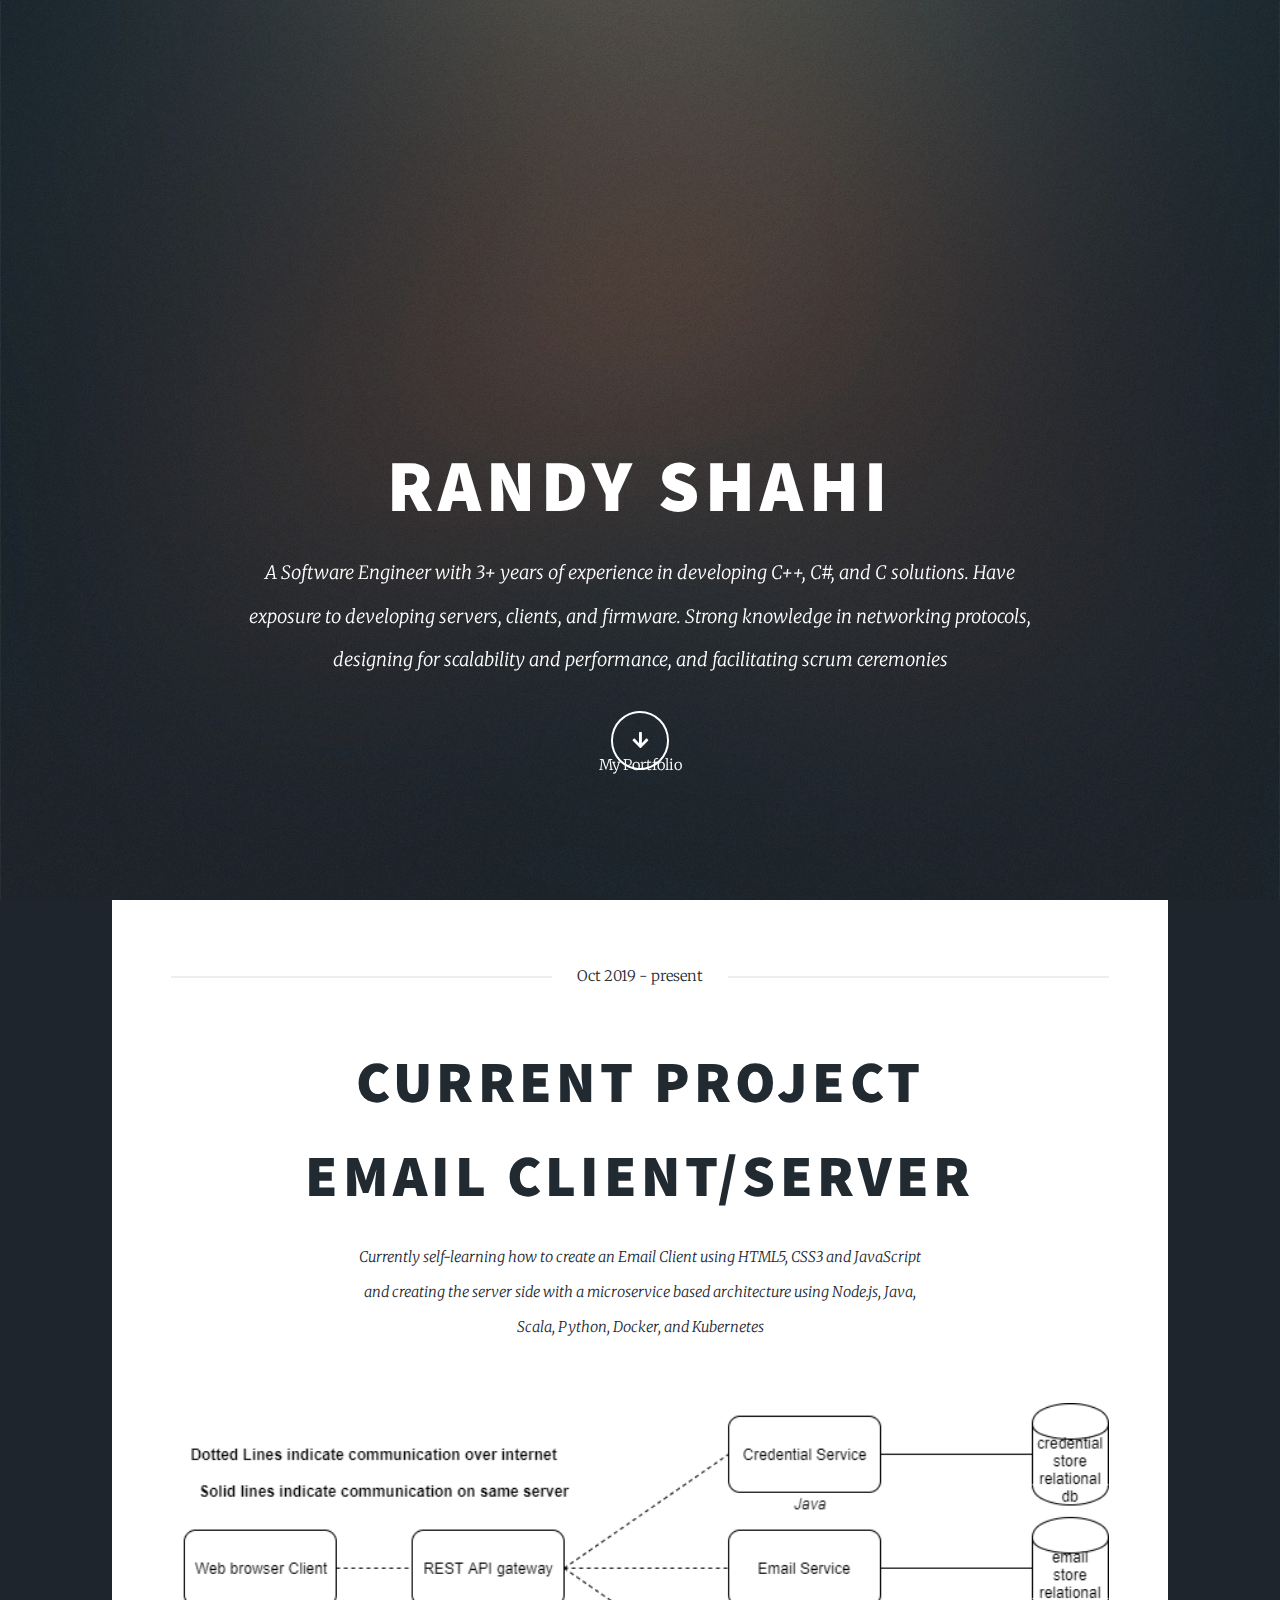
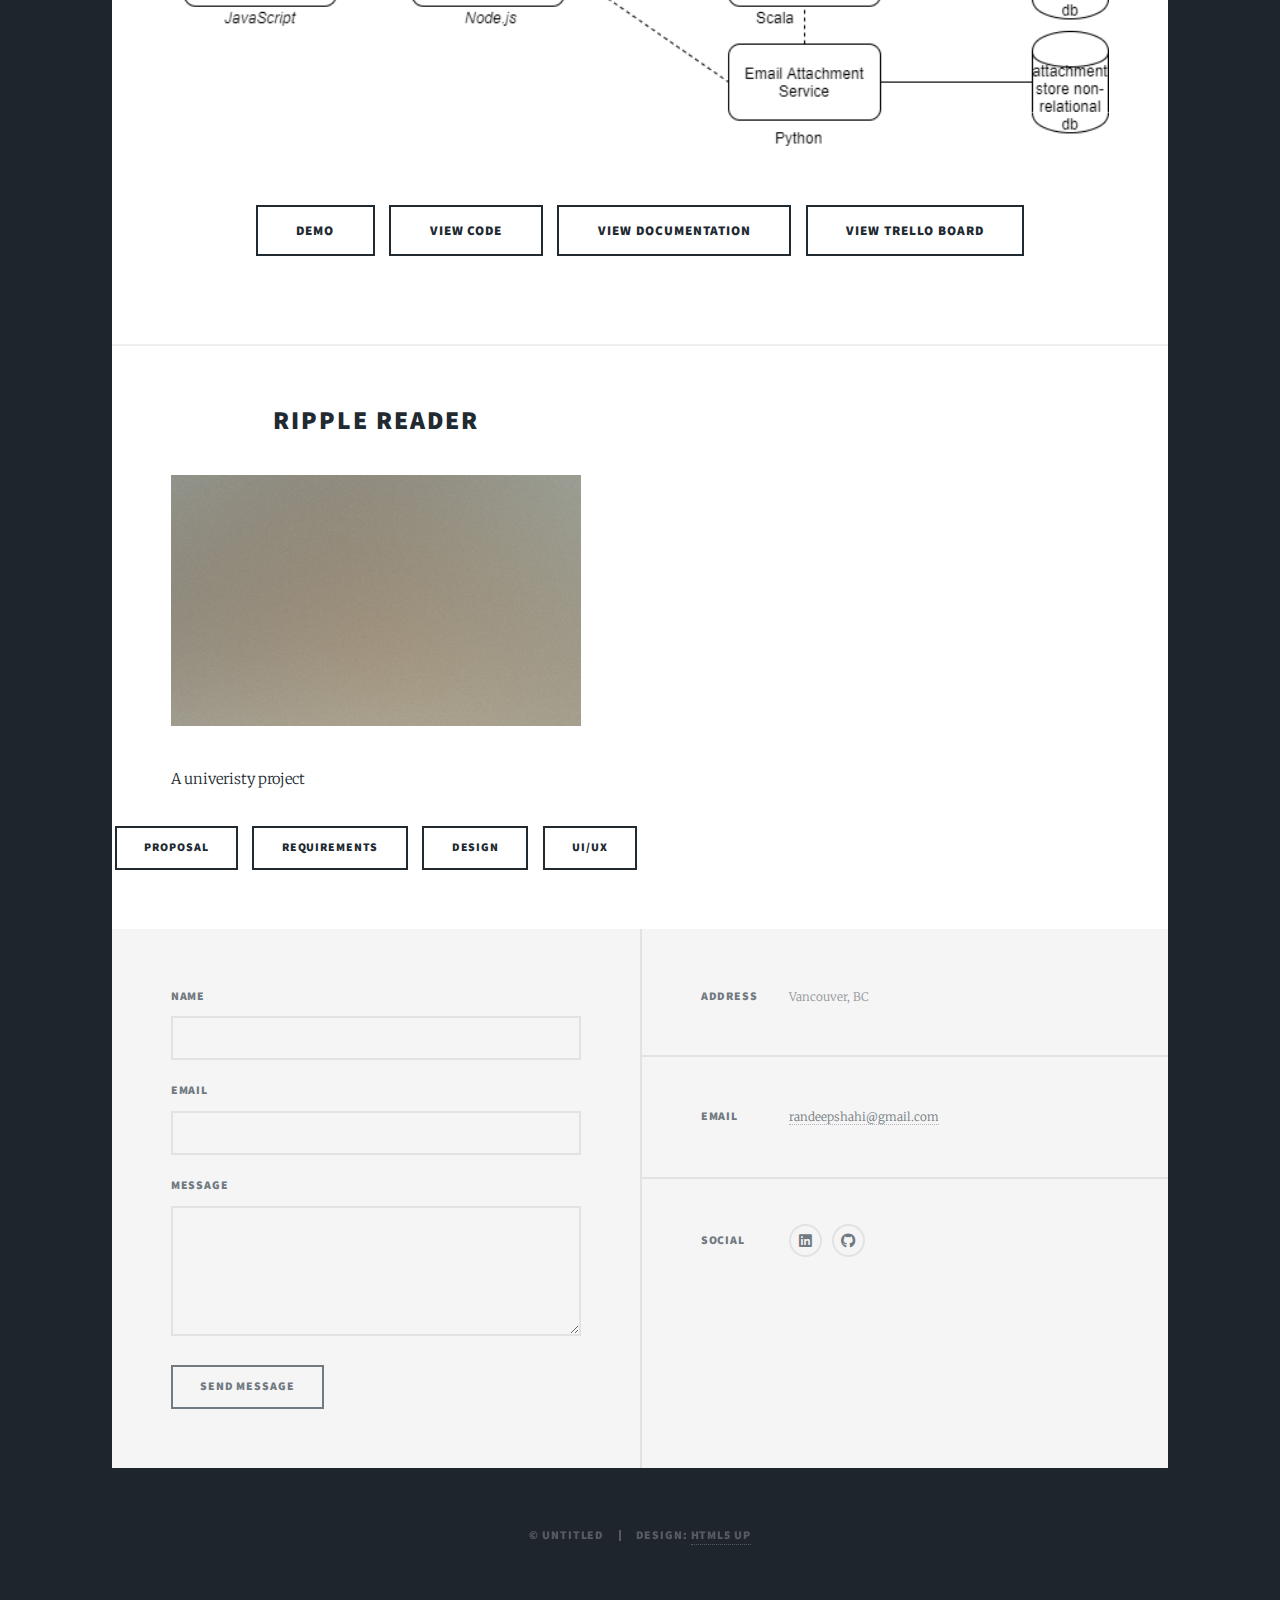
==== index.html @ 76ec8b44 "initial commit" ====
<!DOCTYPE HTML>
<!--
	Massively by HTML5 UP
	html5up.net | @ajlkn
	Free for personal and commercial use under the CCA 3.0 license (html5up.net/license)
-->
<html>
	<head>
		<title>Massively by HTML5 UP</title>
		<meta charset="utf-8" />
		<meta name="viewport" content="width=device-width, initial-scale=1, user-scalable=no" />
		<link rel="stylesheet" href="assets/css/main.css" />
		<noscript><link rel="stylesheet" href="assets/css/noscript.css" /></noscript>
	</head>
	<body class="is-preload">

		<!-- Wrapper -->
			<div id="wrapper" class="fade-in">

				<!-- Intro -->
					<div id="intro">
						<h1>Randy Shahi	</h1>
						<p>A Software Engineer with 3+ years of experience in developing C++, C#, and C solutions. Have <br>
							exposure to developing servers, clients, and firmware. Strong knowledge in networking protocols, <br>
							designing for scalability and performance, and facilitating scrum ceremonies</p>
						<ul class="actions">
							<li><a href="#header" class="button icon solid solo fa-arrow-down scrolly">Continue</a></li>
						</ul>
					</div>

				<!-- Header -->
					<header id="header">
						<a href="index.html" class="logo"></a>My Portfolio</a>
					</header>


				<!-- Main -->
					<div id="main">

						<!-- Featured Post -->
							<article class="post featured">
								<header class="major">
									<span class="date">Oct 2019 - present</span>
									<h2>Current Project</h2>
									<h2>Email Client/Server</h2>
									<p>Currently self-learning how to create an Email Client using HTML5, CSS3 and JavaScript <br>
										and creating the server side with a microservice based architecture using Node.js, Java, <br>
										Scala, Python, Docker, and Kubernetes</p>
								</header>
								<a href="#" class="image main"><img src="images/mvp_system_architecture_email.png" alt="" /></a>
								<ul class="actions special">
									<li><a href="#" class="button large">Demo</a></li>
									<li><a href="https://github.com/randyshahi/emailProject" class="button large">View Code</a></li>
									<li><a href="https://drive.google.com/drive/folders/1vkoUFdImWiinEHJpzcxHH55UFv-3d1fP?usp=sharing" class="button large">View Documentation</a></li>
									<li><a href="https://trello.com/invite/b/L4MwMPTo/fb3978186e1c5c02a39d6639668b410f/email-side-project" class="button large">View Trello board</a></li>
								</ul>
							</article>

						<!-- Posts -->
							<section class="posts">
								<article>
									<header>
										<h2>Ripple Reader</h2>
									</header>
									<a href="#" class="image fit"><img src="images/pic02.jpg" alt="" /></a>
									<p>A univeristy project</p>
									<ul class="actions special">
										<li><a href="https://drive.google.com/open?id=1gua2nletOv2OOwr88_sRWSojSDQuaNU8" class="button">Proposal</a></li>
										<li><a href="#" class="button">Requirements</a></li>
										<li><a href="#" class="button">Design</a></li>
										<li><a href="#" class="button">UI/UX</a></li>
									</ul>
								</article>
							</section>

					</div>

				<!-- Footer -->
					<footer id="footer">
						<section>
							<form method="post" action="#">
								<div class="fields">
									<div class="field">
										<label for="name">Name</label>
										<input type="text" name="name" id="name" />
									</div>
									<div class="field">
										<label for="email">Email</label>
										<input type="text" name="email" id="email" />
									</div>
									<div class="field">
										<label for="message">Message</label>
										<textarea name="message" id="message" rows="3"></textarea>
									</div>
								</div>
								<ul class="actions">
									<li><input type="submit" value="Send Message" /></li>
								</ul>
							</form>
						</section>
						<section class="split contact">
							<section class="alt">
								<h3>Address</h3>
								<p>Vancouver, BC</p>
							</section>
							<section>
								<h3>Email</h3>
								<p><a href="#">randeepshahi@gmail.com</a></p>
							</section>
							<section>
								<h3>Social</h3>
								<ul class="icons alt">
									<li><a href="https://www.linkedin.com/in/randyshahi/" class="icon brands alt fa-linkedin"><span class="label">LinkedIn</span></a></li>
									<li><a href="https://github.com/randyshahi" class="icon brands alt fa-github"><span class="label">GitHub</span></a></li>
								</ul>
							</section>
						</section>
					</footer>

				<!-- Copyright -->
					<div id="copyright">
						<ul><li>&copy; Untitled</li><li>Design: <a href="https://html5up.net">HTML5 UP</a></li></ul>
					</div>

			</div>

		<!-- Scripts -->
			<script src="assets/js/jquery.min.js"></script>
			<script src="assets/js/jquery.scrollex.min.js"></script>
			<script src="assets/js/jquery.scrolly.min.js"></script>
			<script src="assets/js/browser.min.js"></script>
			<script src="assets/js/breakpoints.min.js"></script>
			<script src="assets/js/util.js"></script>
			<script src="assets/js/main.js"></script>

	</body>
</html>
---- assets/css/main.css ----
@import url(fontawesome-all.min.css);
@import url("https://fonts.googleapis.com/css?family=Merriweather:300,700,300italic,700italic|Source+Sans+Pro:900");

/*
	Massively by HTML5 UP
	html5up.net | @ajlkn
	Free for personal and commercial use under the CCA 3.0 license (html5up.net/license)
*/

html, body, div, span, applet, object,
iframe, h1, h2, h3, h4, h5, h6, p, blockquote,
pre, a, abbr, acronym, address, big, cite,
code, del, dfn, em, img, ins, kbd, q, s, samp,
small, strike, strong, sub, sup, tt, var, b,
u, i, center, dl, dt, dd, ol, ul, li, fieldset,
form, label, legend, table, caption, tbody,
tfoot, thead, tr, th, td, article, aside,
canvas, details, embed, figure, figcaption,
footer, header, hgroup, menu, nav, output, ruby,
section, summary, time, mark, audio, video {
	margin: 0;
	padding: 0;
	border: 0;
	font-size: 100%;
	font: inherit;
	vertical-align: baseline;}

article, aside, details, figcaption, figure,
footer, header, hgroup, menu, nav, section {
	display: block;}

body {
	line-height: 1;
}

ol, ul {
	list-style: none;
}

blockquote, q {
	quotes: none;
}

	blockquote:before, blockquote:after, q:before, q:after {
		content: '';
		content: none;
	}

table {
	border-collapse: collapse;
	border-spacing: 0;
}

body {
	-webkit-text-size-adjust: none;
}

mark {
	background-color: transparent;
	color: inherit;
}

input::-moz-focus-inner {
	border: 0;
	padding: 0;
}

input, select, textarea {
	-moz-appearance: none;
	-webkit-appearance: none;
	-ms-appearance: none;
	appearance: none;
}

/* Basic */

	@-ms-viewport {
		width: device-width;
	}

	body {
		-ms-overflow-style: scrollbar;
	}

	@media screen and (max-width: 480px) {

		html, body {
			min-width: 320px;
		}

	}

	html {
		box-sizing: border-box;
	}

	*, *:before, *:after {
		box-sizing: inherit;
	}

	body {
		background-color: #1e252d;
	}

		body.is-preload *, body.is-preload *:before, body.is-preload *:after {
			-moz-animation: none !important;
			-webkit-animation: none !important;
			-ms-animation: none !important;
			animation: none !important;
			-moz-transition: none !important;
			-webkit-transition: none !important;
			-ms-transition: none !important;
			transition: none !important;
		}

/* Type */

	html {
		font-size: 16pt;
	}

		@media screen and (max-width: 1680px) {

			html {
				font-size: 12pt;
			}

		}

		@media screen and (max-width: 1280px) {

			html {
				font-size: 11pt;
			}

		}

		@media screen and (max-width: 360px) {

			html {
				font-size: 10pt;
			}

		}

	body {
		color: #212931;
	}

	body, input, select, textarea {
		font-family: "Merriweather", Georgia, serif;
		font-weight: 300;
		font-size: 1rem;
		line-height: 2.375;
	}

	a {
		-moz-transition: color 0.2s ease-in-out, background-color 0.2s ease-in-out, border-color 0.2s ease-in-out, box-shadow 0.2s ease-in-out;
		-webkit-transition: color 0.2s ease-in-out, background-color 0.2s ease-in-out, border-color 0.2s ease-in-out, box-shadow 0.2s ease-in-out;
		-ms-transition: color 0.2s ease-in-out, background-color 0.2s ease-in-out, border-color 0.2s ease-in-out, box-shadow 0.2s ease-in-out;
		transition: color 0.2s ease-in-out, background-color 0.2s ease-in-out, border-color 0.2s ease-in-out, box-shadow 0.2s ease-in-out;
		border-bottom: dotted 1px;
		text-decoration: none;
	}

		a:hover {
			border-bottom-color: transparent;
		}

	strong, b {
		font-weight: 600;
	}

	em, i {
		font-style: italic;
	}

	p {
		text-align: justify;
		margin: 0 0 2rem 0;
	}

	h1, h2, h3, h4, h5, h6 {
		font-family: "Source Sans Pro", Helvetica, sans-serif;
		font-weight: 900;
		line-height: 1.5;
		letter-spacing: 0.075em;
		text-transform: uppercase;
		margin: 0 0 1rem 0;
	}

		h1 a, h2 a, h3 a, h4 a, h5 a, h6 a {
			border-bottom: 0;
			color: inherit;
			text-decoration: none;
		}

	h1 {
		font-size: 4rem;
		line-height: 1.1;
		margin: 0 0 2rem 0;
	}

	h2 {
		font-size: 1.75rem;
		line-height: 1.3;
		margin: 0 0 1.5rem 0;
	}

	h3 {
		font-size: 1.25rem;
		margin: 0 0 1.5rem 0;
	}

	h4 {
		font-size: 1rem;
	}

	h5 {
		font-size: 0.9rem;
	}

	h6 {
		font-size: 0.8rem;
	}

	sub {
		font-size: 0.8rem;
		position: relative;
		top: 0.5rem;
	}

	sup {
		font-size: 0.8rem;
		position: relative;
		top: -0.5rem;
	}

	blockquote {
		border-left: solid 4px;
		font-style: italic;
		margin: 0 0 2rem 0;
		padding: 0.5rem 0 0.5rem 2rem;
	}

	code {
		border: solid 2px;
		font-family: "Courier New", monospace;
		font-size: 0.9rem;
		margin: 0 0.25rem;
		padding: 0.25rem 0.65rem;
	}

	pre {
		-webkit-overflow-scrolling: touch;
		font-family: "Courier New", monospace;
		font-size: 0.9rem;
		margin: 0 0 2rem 0;
	}

		pre code {
			display: block;
			line-height: 1.75;
			padding: 1rem 1.5rem;
			overflow-x: auto;
		}

	hr {
		border: 0;
		border-bottom: solid 2px;
		margin: 3rem 0;
	}

		hr.major {
			margin: 5rem 0;
		}

	.align-left {
		text-align: left;
	}

	.align-center {
		text-align: center;
	}

	.align-right {
		text-align: right;
	}

	input, select, textarea {
		color: #212931;
	}

	a {
		color: #212931;
		border-bottom-color: rgba(33, 41, 49, 0.5);
	}

		a:hover {
			border-bottom-color: transparent;
			color: #18bfef !important;
		}

	strong, b {
		color: #212931;
	}

	h1, h2, h3, h4, h5, h6 {
		color: #212931;
	}

	blockquote {
		border-left-color: #eeeeee;
	}

	code {
		background: rgba(220, 220, 220, 0.25);
		border-color: #eeeeee;
	}

	hr {
		border-bottom-color: #eeeeee;
	}

/* Row */

	.row {
		display: flex;
		flex-wrap: wrap;
		box-sizing: border-box;
		align-items: stretch;
	}

		.row > * {
			box-sizing: border-box;
		}

		.row.gtr-uniform > * > :last-child {
			margin-bottom: 0;
		}

		.row.aln-left {
			justify-content: flex-start;
		}

		.row.aln-center {
			justify-content: center;
		}

		.row.aln-right {
			justify-content: flex-end;
		}

		.row.aln-top {
			align-items: flex-start;
		}

		.row.aln-middle {
			align-items: center;
		}

		.row.aln-bottom {
			align-items: flex-end;
		}

		.row > .imp {
			order: -1;
		}

		.row > .col-1 {
			width: 8.33333%;
		}

		.row > .off-1 {
			margin-left: 8.33333%;
		}

		.row > .col-2 {
			width: 16.66667%;
		}

		.row > .off-2 {
			margin-left: 16.66667%;
		}

		.row > .col-3 {
			width: 25%;
		}

		.row > .off-3 {
			margin-left: 25%;
		}

		.row > .col-4 {
			width: 33.33333%;
		}

		.row > .off-4 {
			margin-left: 33.33333%;
		}

		.row > .col-5 {
			width: 41.66667%;
		}

		.row > .off-5 {
			margin-left: 41.66667%;
		}

		.row > .col-6 {
			width: 50%;
		}

		.row > .off-6 {
			margin-left: 50%;
		}

		.row > .col-7 {
			width: 58.33333%;
		}

		.row > .off-7 {
			margin-left: 58.33333%;
		}

		.row > .col-8 {
			width: 66.66667%;
		}

		.row > .off-8 {
			margin-left: 66.66667%;
		}

		.row > .col-9 {
			width: 75%;
		}

		.row > .off-9 {
			margin-left: 75%;
		}

		.row > .col-10 {
			width: 83.33333%;
		}

		.row > .off-10 {
			margin-left: 83.33333%;
		}

		.row > .col-11 {
			width: 91.66667%;
		}

		.row > .off-11 {
			margin-left: 91.66667%;
		}

		.row > .col-12 {
			width: 100%;
		}

		.row > .off-12 {
			margin-left: 100%;
		}

		.row.gtr-0 {
			margin-top: 0;
			margin-left: 0rem;
		}

			.row.gtr-0 > * {
				padding: 0 0 0 0rem;
			}

			.row.gtr-0.gtr-uniform {
				margin-top: 0rem;
			}

				.row.gtr-0.gtr-uniform > * {
					padding-top: 0rem;
				}

		.row.gtr-25 {
			margin-top: 0;
			margin-left: -0.375rem;
		}

			.row.gtr-25 > * {
				padding: 0 0 0 0.375rem;
			}

			.row.gtr-25.gtr-uniform {
				margin-top: -0.375rem;
			}

				.row.gtr-25.gtr-uniform > * {
					padding-top: 0.375rem;
				}

		.row.gtr-50 {
			margin-top: 0;
			margin-left: -0.75rem;
		}

			.row.gtr-50 > * {
				padding: 0 0 0 0.75rem;
			}

			.row.gtr-50.gtr-uniform {
				margin-top: -0.75rem;
			}

				.row.gtr-50.gtr-uniform > * {
					padding-top: 0.75rem;
				}

		.row {
			margin-top: 0;
			margin-left: -1.5rem;
		}

			.row > * {
				padding: 0 0 0 1.5rem;
			}

			.row.gtr-uniform {
				margin-top: -1.5rem;
			}

				.row.gtr-uniform > * {
					padding-top: 1.5rem;
				}

		.row.gtr-150 {
			margin-top: 0;
			margin-left: -2.25rem;
		}

			.row.gtr-150 > * {
				padding: 0 0 0 2.25rem;
			}

			.row.gtr-150.gtr-uniform {
				margin-top: -2.25rem;
			}

				.row.gtr-150.gtr-uniform > * {
					padding-top: 2.25rem;
				}

		.row.gtr-200 {
			margin-top: 0;
			margin-left: -3rem;
		}

			.row.gtr-200 > * {
				padding: 0 0 0 3rem;
			}

			.row.gtr-200.gtr-uniform {
				margin-top: -3rem;
			}

				.row.gtr-200.gtr-uniform > * {
					padding-top: 3rem;
				}

		@media screen and (max-width: 1680px) {

			.row {
				display: flex;
				flex-wrap: wrap;
				box-sizing: border-box;
				align-items: stretch;
			}

				.row > * {
					box-sizing: border-box;
				}

				.row.gtr-uniform > * > :last-child {
					margin-bottom: 0;
				}

				.row.aln-left {
					justify-content: flex-start;
				}

				.row.aln-center {
					justify-content: center;
				}

				.row.aln-right {
					justify-content: flex-end;
				}

				.row.aln-top {
					align-items: flex-start;
				}

				.row.aln-middle {
					align-items: center;
				}

				.row.aln-bottom {
					align-items: flex-end;
				}

				.row > .imp-xlarge {
					order: -1;
				}

				.row > .col-1-xlarge {
					width: 8.33333%;
				}

				.row > .off-1-xlarge {
					margin-left: 8.33333%;
				}

				.row > .col-2-xlarge {
					width: 16.66667%;
				}

				.row > .off-2-xlarge {
					margin-left: 16.66667%;
				}

				.row > .col-3-xlarge {
					width: 25%;
				}

				.row > .off-3-xlarge {
					margin-left: 25%;
				}

				.row > .col-4-xlarge {
					width: 33.33333%;
				}

				.row > .off-4-xlarge {
					margin-left: 33.33333%;
				}

				.row > .col-5-xlarge {
					width: 41.66667%;
				}

				.row > .off-5-xlarge {
					margin-left: 41.66667%;
				}

				.row > .col-6-xlarge {
					width: 50%;
				}

				.row > .off-6-xlarge {
					margin-left: 50%;
				}

				.row > .col-7-xlarge {
					width: 58.33333%;
				}

				.row > .off-7-xlarge {
					margin-left: 58.33333%;
				}

				.row > .col-8-xlarge {
					width: 66.66667%;
				}

				.row > .off-8-xlarge {
					margin-left: 66.66667%;
				}

				.row > .col-9-xlarge {
					width: 75%;
				}

				.row > .off-9-xlarge {
					margin-left: 75%;
				}

				.row > .col-10-xlarge {
					width: 83.33333%;
				}

				.row > .off-10-xlarge {
					margin-left: 83.33333%;
				}

				.row > .col-11-xlarge {
					width: 91.66667%;
				}

				.row > .off-11-xlarge {
					margin-left: 91.66667%;
				}

				.row > .col-12-xlarge {
					width: 100%;
				}

				.row > .off-12-xlarge {
					margin-left: 100%;
				}

				.row.gtr-0 {
					margin-top: 0;
					margin-left: 0rem;
				}

					.row.gtr-0 > * {
						padding: 0 0 0 0rem;
					}

					.row.gtr-0.gtr-uniform {
						margin-top: 0rem;
					}

						.row.gtr-0.gtr-uniform > * {
							padding-top: 0rem;
						}

				.row.gtr-25 {
					margin-top: 0;
					margin-left: -0.375rem;
				}

					.row.gtr-25 > * {
						padding: 0 0 0 0.375rem;
					}

					.row.gtr-25.gtr-uniform {
						margin-top: -0.375rem;
					}

						.row.gtr-25.gtr-uniform > * {
							padding-top: 0.375rem;
						}

				.row.gtr-50 {
					margin-top: 0;
					margin-left: -0.75rem;
				}

					.row.gtr-50 > * {
						padding: 0 0 0 0.75rem;
					}

					.row.gtr-50.gtr-uniform {
						margin-top: -0.75rem;
					}

						.row.gtr-50.gtr-uniform > * {
							padding-top: 0.75rem;
						}

				.row {
					margin-top: 0;
					margin-left: -1.5rem;
				}

					.row > * {
						padding: 0 0 0 1.5rem;
					}

					.row.gtr-uniform {
						margin-top: -1.5rem;
					}

						.row.gtr-uniform > * {
							padding-top: 1.5rem;
						}

				.row.gtr-150 {
					margin-top: 0;
					margin-left: -2.25rem;
				}

					.row.gtr-150 > * {
						padding: 0 0 0 2.25rem;
					}

					.row.gtr-150.gtr-uniform {
						margin-top: -2.25rem;
					}

						.row.gtr-150.gtr-uniform > * {
							padding-top: 2.25rem;
						}

				.row.gtr-200 {
					margin-top: 0;
					margin-left: -3rem;
				}

					.row.gtr-200 > * {
						padding: 0 0 0 3rem;
					}

					.row.gtr-200.gtr-uniform {
						margin-top: -3rem;
					}

						.row.gtr-200.gtr-uniform > * {
							padding-top: 3rem;
						}

		}

		@media screen and (max-width: 1280px) {

			.row {
				display: flex;
				flex-wrap: wrap;
				box-sizing: border-box;
				align-items: stretch;
			}

				.row > * {
					box-sizing: border-box;
				}

				.row.gtr-uniform > * > :last-child {
					margin-bottom: 0;
				}

				.row.aln-left {
					justify-content: flex-start;
				}

				.row.aln-center {
					justify-content: center;
				}

				.row.aln-right {
					justify-content: flex-end;
				}

				.row.aln-top {
					align-items: flex-start;
				}

				.row.aln-middle {
					align-items: center;
				}

				.row.aln-bottom {
					align-items: flex-end;
				}

				.row > .imp-large {
					order: -1;
				}

				.row > .col-1-large {
					width: 8.33333%;
				}

				.row > .off-1-large {
					margin-left: 8.33333%;
				}

				.row > .col-2-large {
					width: 16.66667%;
				}

				.row > .off-2-large {
					margin-left: 16.66667%;
				}

				.row > .col-3-large {
					width: 25%;
				}

				.row > .off-3-large {
					margin-left: 25%;
				}

				.row > .col-4-large {
					width: 33.33333%;
				}

				.row > .off-4-large {
					margin-left: 33.33333%;
				}

				.row > .col-5-large {
					width: 41.66667%;
				}

				.row > .off-5-large {
					margin-left: 41.66667%;
				}

				.row > .col-6-large {
					width: 50%;
				}

				.row > .off-6-large {
					margin-left: 50%;
				}

				.row > .col-7-large {
					width: 58.33333%;
				}

				.row > .off-7-large {
					margin-left: 58.33333%;
				}

				.row > .col-8-large {
					width: 66.66667%;
				}

				.row > .off-8-large {
					margin-left: 66.66667%;
				}

				.row > .col-9-large {
					width: 75%;
				}

				.row > .off-9-large {
					margin-left: 75%;
				}

				.row > .col-10-large {
					width: 83.33333%;
				}

				.row > .off-10-large {
					margin-left: 83.33333%;
				}

				.row > .col-11-large {
					width: 91.66667%;
				}

				.row > .off-11-large {
					margin-left: 91.66667%;
				}

				.row > .col-12-large {
					width: 100%;
				}

				.row > .off-12-large {
					margin-left: 100%;
				}

				.row.gtr-0 {
					margin-top: 0;
					margin-left: 0rem;
				}

					.row.gtr-0 > * {
						padding: 0 0 0 0rem;
					}

					.row.gtr-0.gtr-uniform {
						margin-top: 0rem;
					}

						.row.gtr-0.gtr-uniform > * {
							padding-top: 0rem;
						}

				.row.gtr-25 {
					margin-top: 0;
					margin-left: -0.375rem;
				}

					.row.gtr-25 > * {
						padding: 0 0 0 0.375rem;
					}

					.row.gtr-25.gtr-uniform {
						margin-top: -0.375rem;
					}

						.row.gtr-25.gtr-uniform > * {
							padding-top: 0.375rem;
						}

				.row.gtr-50 {
					margin-top: 0;
					margin-left: -0.75rem;
				}

					.row.gtr-50 > * {
						padding: 0 0 0 0.75rem;
					}

					.row.gtr-50.gtr-uniform {
						margin-top: -0.75rem;
					}

						.row.gtr-50.gtr-uniform > * {
							padding-top: 0.75rem;
						}

				.row {
					margin-top: 0;
					margin-left: -1.5rem;
				}

					.row > * {
						padding: 0 0 0 1.5rem;
					}

					.row.gtr-uniform {
						margin-top: -1.5rem;
					}

						.row.gtr-uniform > * {
							padding-top: 1.5rem;
						}

				.row.gtr-150 {
					margin-top: 0;
					margin-left: -2.25rem;
				}

					.row.gtr-150 > * {
						padding: 0 0 0 2.25rem;
					}

					.row.gtr-150.gtr-uniform {
						margin-top: -2.25rem;
					}

						.row.gtr-150.gtr-uniform > * {
							padding-top: 2.25rem;
						}

				.row.gtr-200 {
					margin-top: 0;
					margin-left: -3rem;
				}

					.row.gtr-200 > * {
						padding: 0 0 0 3rem;
					}

					.row.gtr-200.gtr-uniform {
						margin-top: -3rem;
					}

						.row.gtr-200.gtr-uniform > * {
							padding-top: 3rem;
						}

		}

		@media screen and (max-width: 980px) {

			.row {
				display: flex;
				flex-wrap: wrap;
				box-sizing: border-box;
				align-items: stretch;
			}

				.row > * {
					box-sizing: border-box;
				}

				.row.gtr-uniform > * > :last-child {
					margin-bottom: 0;
				}

				.row.aln-left {
					justify-content: flex-start;
				}

				.row.aln-center {
					justify-content: center;
				}

				.row.aln-right {
					justify-content: flex-end;
				}

				.row.aln-top {
					align-items: flex-start;
				}

				.row.aln-middle {
					align-items: center;
				}

				.row.aln-bottom {
					align-items: flex-end;
				}

				.row > .imp-medium {
					order: -1;
				}

				.row > .col-1-medium {
					width: 8.33333%;
				}

				.row > .off-1-medium {
					margin-left: 8.33333%;
				}

				.row > .col-2-medium {
					width: 16.66667%;
				}

				.row > .off-2-medium {
					margin-left: 16.66667%;
				}

				.row > .col-3-medium {
					width: 25%;
				}

				.row > .off-3-medium {
					margin-left: 25%;
				}

				.row > .col-4-medium {
					width: 33.33333%;
				}

				.row > .off-4-medium {
					margin-left: 33.33333%;
				}

				.row > .col-5-medium {
					width: 41.66667%;
				}

				.row > .off-5-medium {
					margin-left: 41.66667%;
				}

				.row > .col-6-medium {
					width: 50%;
				}

				.row > .off-6-medium {
					margin-left: 50%;
				}

				.row > .col-7-medium {
					width: 58.33333%;
				}

				.row > .off-7-medium {
					margin-left: 58.33333%;
				}

				.row > .col-8-medium {
					width: 66.66667%;
				}

				.row > .off-8-medium {
					margin-left: 66.66667%;
				}

				.row > .col-9-medium {
					width: 75%;
				}

				.row > .off-9-medium {
					margin-left: 75%;
				}

				.row > .col-10-medium {
					width: 83.33333%;
				}

				.row > .off-10-medium {
					margin-left: 83.33333%;
				}

				.row > .col-11-medium {
					width: 91.66667%;
				}

				.row > .off-11-medium {
					margin-left: 91.66667%;
				}

				.row > .col-12-medium {
					width: 100%;
				}

				.row > .off-12-medium {
					margin-left: 100%;
				}

				.row.gtr-0 {
					margin-top: 0;
					margin-left: 0rem;
				}

					.row.gtr-0 > * {
						padding: 0 0 0 0rem;
					}

					.row.gtr-0.gtr-uniform {
						margin-top: 0rem;
					}

						.row.gtr-0.gtr-uniform > * {
							padding-top: 0rem;
						}

				.row.gtr-25 {
					margin-top: 0;
					margin-left: -0.375rem;
				}

					.row.gtr-25 > * {
						padding: 0 0 0 0.375rem;
					}

					.row.gtr-25.gtr-uniform {
						margin-top: -0.375rem;
					}

						.row.gtr-25.gtr-uniform > * {
							padding-top: 0.375rem;
						}

				.row.gtr-50 {
					margin-top: 0;
					margin-left: -0.75rem;
				}

					.row.gtr-50 > * {
						padding: 0 0 0 0.75rem;
					}

					.row.gtr-50.gtr-uniform {
						margin-top: -0.75rem;
					}

						.row.gtr-50.gtr-uniform > * {
							padding-top: 0.75rem;
						}

				.row {
					margin-top: 0;
					margin-left: -1.5rem;
				}

					.row > * {
						padding: 0 0 0 1.5rem;
					}

					.row.gtr-uniform {
						margin-top: -1.5rem;
					}

						.row.gtr-uniform > * {
							padding-top: 1.5rem;
						}

				.row.gtr-150 {
					margin-top: 0;
					margin-left: -2.25rem;
				}

					.row.gtr-150 > * {
						padding: 0 0 0 2.25rem;
					}

					.row.gtr-150.gtr-uniform {
						margin-top: -2.25rem;
					}

						.row.gtr-150.gtr-uniform > * {
							padding-top: 2.25rem;
						}

				.row.gtr-200 {
					margin-top: 0;
					margin-left: -3rem;
				}

					.row.gtr-200 > * {
						padding: 0 0 0 3rem;
					}

					.row.gtr-200.gtr-uniform {
						margin-top: -3rem;
					}

						.row.gtr-200.gtr-uniform > * {
							padding-top: 3rem;
						}

		}

		@media screen and (max-width: 736px) {

			.row {
				display: flex;
				flex-wrap: wrap;
				box-sizing: border-box;
				align-items: stretch;
			}

				.row > * {
					box-sizing: border-box;
				}

				.row.gtr-uniform > * > :last-child {
					margin-bottom: 0;
				}

				.row.aln-left {
					justify-content: flex-start;
				}

				.row.aln-center {
					justify-content: center;
				}

				.row.aln-right {
					justify-content: flex-end;
				}

				.row.aln-top {
					align-items: flex-start;
				}

				.row.aln-middle {
					align-items: center;
				}

				.row.aln-bottom {
					align-items: flex-end;
				}

				.row > .imp-small {
					order: -1;
				}

				.row > .col-1-small {
					width: 8.33333%;
				}

				.row > .off-1-small {
					margin-left: 8.33333%;
				}

				.row > .col-2-small {
					width: 16.66667%;
				}

				.row > .off-2-small {
					margin-left: 16.66667%;
				}

				.row > .col-3-small {
					width: 25%;
				}

				.row > .off-3-small {
					margin-left: 25%;
				}

				.row > .col-4-small {
					width: 33.33333%;
				}

				.row > .off-4-small {
					margin-left: 33.33333%;
				}

				.row > .col-5-small {
					width: 41.66667%;
				}

				.row > .off-5-small {
					margin-left: 41.66667%;
				}

				.row > .col-6-small {
					width: 50%;
				}

				.row > .off-6-small {
					margin-left: 50%;
				}

				.row > .col-7-small {
					width: 58.33333%;
				}

				.row > .off-7-small {
					margin-left: 58.33333%;
				}

				.row > .col-8-small {
					width: 66.66667%;
				}

				.row > .off-8-small {
					margin-left: 66.66667%;
				}

				.row > .col-9-small {
					width: 75%;
				}

				.row > .off-9-small {
					margin-left: 75%;
				}

				.row > .col-10-small {
					width: 83.33333%;
				}

				.row > .off-10-small {
					margin-left: 83.33333%;
				}

				.row > .col-11-small {
					width: 91.66667%;
				}

				.row > .off-11-small {
					margin-left: 91.66667%;
				}

				.row > .col-12-small {
					width: 100%;
				}

				.row > .off-12-small {
					margin-left: 100%;
				}

				.row.gtr-0 {
					margin-top: 0;
					margin-left: 0rem;
				}

					.row.gtr-0 > * {
						padding: 0 0 0 0rem;
					}

					.row.gtr-0.gtr-uniform {
						margin-top: 0rem;
					}

						.row.gtr-0.gtr-uniform > * {
							padding-top: 0rem;
						}

				.row.gtr-25 {
					margin-top: 0;
					margin-left: -0.375rem;
				}

					.row.gtr-25 > * {
						padding: 0 0 0 0.375rem;
					}

					.row.gtr-25.gtr-uniform {
						margin-top: -0.375rem;
					}

						.row.gtr-25.gtr-uniform > * {
							padding-top: 0.375rem;
						}

				.row.gtr-50 {
					margin-top: 0;
					margin-left: -0.75rem;
				}

					.row.gtr-50 > * {
						padding: 0 0 0 0.75rem;
					}

					.row.gtr-50.gtr-uniform {
						margin-top: -0.75rem;
					}

						.row.gtr-50.gtr-uniform > * {
							padding-top: 0.75rem;
						}

				.row {
					margin-top: 0;
					margin-left: -1.5rem;
				}

					.row > * {
						padding: 0 0 0 1.5rem;
					}

					.row.gtr-uniform {
						margin-top: -1.5rem;
					}

						.row.gtr-uniform > * {
							padding-top: 1.5rem;
						}

				.row.gtr-150 {
					margin-top: 0;
					margin-left: -2.25rem;
				}

					.row.gtr-150 > * {
						padding: 0 0 0 2.25rem;
					}

					.row.gtr-150.gtr-uniform {
						margin-top: -2.25rem;
					}

						.row.gtr-150.gtr-uniform > * {
							padding-top: 2.25rem;
						}

				.row.gtr-200 {
					margin-top: 0;
					margin-left: -3rem;
				}

					.row.gtr-200 > * {
						padding: 0 0 0 3rem;
					}

					.row.gtr-200.gtr-uniform {
						margin-top: -3rem;
					}

						.row.gtr-200.gtr-uniform > * {
							padding-top: 3rem;
						}

		}

		@media screen and (max-width: 480px) {

			.row {
				display: flex;
				flex-wrap: wrap;
				box-sizing: border-box;
				align-items: stretch;
			}

				.row > * {
					box-sizing: border-box;
				}

				.row.gtr-uniform > * > :last-child {
					margin-bottom: 0;
				}

				.row.aln-left {
					justify-content: flex-start;
				}

				.row.aln-center {
					justify-content: center;
				}

				.row.aln-right {
					justify-content: flex-end;
				}

				.row.aln-top {
					align-items: flex-start;
				}

				.row.aln-middle {
					align-items: center;
				}

				.row.aln-bottom {
					align-items: flex-end;
				}

				.row > .imp-xsmall {
					order: -1;
				}

				.row > .col-1-xsmall {
					width: 8.33333%;
				}

				.row > .off-1-xsmall {
					margin-left: 8.33333%;
				}

				.row > .col-2-xsmall {
					width: 16.66667%;
				}

				.row > .off-2-xsmall {
					margin-left: 16.66667%;
				}

				.row > .col-3-xsmall {
					width: 25%;
				}

				.row > .off-3-xsmall {
					margin-left: 25%;
				}

				.row > .col-4-xsmall {
					width: 33.33333%;
				}

				.row > .off-4-xsmall {
					margin-left: 33.33333%;
				}

				.row > .col-5-xsmall {
					width: 41.66667%;
				}

				.row > .off-5-xsmall {
					margin-left: 41.66667%;
				}

				.row > .col-6-xsmall {
					width: 50%;
				}

				.row > .off-6-xsmall {
					margin-left: 50%;
				}

				.row > .col-7-xsmall {
					width: 58.33333%;
				}

				.row > .off-7-xsmall {
					margin-left: 58.33333%;
				}

				.row > .col-8-xsmall {
					width: 66.66667%;
				}

				.row > .off-8-xsmall {
					margin-left: 66.66667%;
				}

				.row > .col-9-xsmall {
					width: 75%;
				}

				.row > .off-9-xsmall {
					margin-left: 75%;
				}

				.row > .col-10-xsmall {
					width: 83.33333%;
				}

				.row > .off-10-xsmall {
					margin-left: 83.33333%;
				}

				.row > .col-11-xsmall {
					width: 91.66667%;
				}

				.row > .off-11-xsmall {
					margin-left: 91.66667%;
				}

				.row > .col-12-xsmall {
					width: 100%;
				}

				.row > .off-12-xsmall {
					margin-left: 100%;
				}

				.row.gtr-0 {
					margin-top: 0;
					margin-left: 0rem;
				}

					.row.gtr-0 > * {
						padding: 0 0 0 0rem;
					}

					.row.gtr-0.gtr-uniform {
						margin-top: 0rem;
					}

						.row.gtr-0.gtr-uniform > * {
							padding-top: 0rem;
						}

				.row.gtr-25 {
					margin-top: 0;
					margin-left: -0.375rem;
				}

					.row.gtr-25 > * {
						padding: 0 0 0 0.375rem;
					}

					.row.gtr-25.gtr-uniform {
						margin-top: -0.375rem;
					}

						.row.gtr-25.gtr-uniform > * {
							padding-top: 0.375rem;
						}

				.row.gtr-50 {
					margin-top: 0;
					margin-left: -0.75rem;
				}

					.row.gtr-50 > * {
						padding: 0 0 0 0.75rem;
					}

					.row.gtr-50.gtr-uniform {
						margin-top: -0.75rem;
					}

						.row.gtr-50.gtr-uniform > * {
							padding-top: 0.75rem;
						}

				.row {
					margin-top: 0;
					margin-left: -1.5rem;
				}

					.row > * {
						padding: 0 0 0 1.5rem;
					}

					.row.gtr-uniform {
						margin-top: -1.5rem;
					}

						.row.gtr-uniform > * {
							padding-top: 1.5rem;
						}

				.row.gtr-150 {
					margin-top: 0;
					margin-left: -2.25rem;
				}

					.row.gtr-150 > * {
						padding: 0 0 0 2.25rem;
					}

					.row.gtr-150.gtr-uniform {
						margin-top: -2.25rem;
					}

						.row.gtr-150.gtr-uniform > * {
							padding-top: 2.25rem;
						}

				.row.gtr-200 {
					margin-top: 0;
					margin-left: -3rem;
				}

					.row.gtr-200 > * {
						padding: 0 0 0 3rem;
					}

					.row.gtr-200.gtr-uniform {
						margin-top: -3rem;
					}

						.row.gtr-200.gtr-uniform > * {
							padding-top: 3rem;
						}

		}

		@media screen and (max-width: 360px) {

			.row {
				display: flex;
				flex-wrap: wrap;
				box-sizing: border-box;
				align-items: stretch;
			}

				.row > * {
					box-sizing: border-box;
				}

				.row.gtr-uniform > * > :last-child {
					margin-bottom: 0;
				}

				.row.aln-left {
					justify-content: flex-start;
				}

				.row.aln-center {
					justify-content: center;
				}

				.row.aln-right {
					justify-content: flex-end;
				}

				.row.aln-top {
					align-items: flex-start;
				}

				.row.aln-middle {
					align-items: center;
				}

				.row.aln-bottom {
					align-items: flex-end;
				}

				.row > .imp-xxsmall {
					order: -1;
				}

				.row > .col-1-xxsmall {
					width: 8.33333%;
				}

				.row > .off-1-xxsmall {
					margin-left: 8.33333%;
				}

				.row > .col-2-xxsmall {
					width: 16.66667%;
				}

				.row > .off-2-xxsmall {
					margin-left: 16.66667%;
				}

				.row > .col-3-xxsmall {
					width: 25%;
				}

				.row > .off-3-xxsmall {
					margin-left: 25%;
				}

				.row > .col-4-xxsmall {
					width: 33.33333%;
				}

				.row > .off-4-xxsmall {
					margin-left: 33.33333%;
				}

				.row > .col-5-xxsmall {
					width: 41.66667%;
				}

				.row > .off-5-xxsmall {
					margin-left: 41.66667%;
				}

				.row > .col-6-xxsmall {
					width: 50%;
				}

				.row > .off-6-xxsmall {
					margin-left: 50%;
				}

				.row > .col-7-xxsmall {
					width: 58.33333%;
				}

				.row > .off-7-xxsmall {
					margin-left: 58.33333%;
				}

				.row > .col-8-xxsmall {
					width: 66.66667%;
				}

				.row > .off-8-xxsmall {
					margin-left: 66.66667%;
				}

				.row > .col-9-xxsmall {
					width: 75%;
				}

				.row > .off-9-xxsmall {
					margin-left: 75%;
				}

				.row > .col-10-xxsmall {
					width: 83.33333%;
				}

				.row > .off-10-xxsmall {
					margin-left: 83.33333%;
				}

				.row > .col-11-xxsmall {
					width: 91.66667%;
				}

				.row > .off-11-xxsmall {
					margin-left: 91.66667%;
				}

				.row > .col-12-xxsmall {
					width: 100%;
				}

				.row > .off-12-xxsmall {
					margin-left: 100%;
				}

				.row.gtr-0 {
					margin-top: 0;
					margin-left: 0rem;
				}

					.row.gtr-0 > * {
						padding: 0 0 0 0rem;
					}

					.row.gtr-0.gtr-uniform {
						margin-top: 0rem;
					}

						.row.gtr-0.gtr-uniform > * {
							padding-top: 0rem;
						}

				.row.gtr-25 {
					margin-top: 0;
					margin-left: -0.375rem;
				}

					.row.gtr-25 > * {
						padding: 0 0 0 0.375rem;
					}

					.row.gtr-25.gtr-uniform {
						margin-top: -0.375rem;
					}

						.row.gtr-25.gtr-uniform > * {
							padding-top: 0.375rem;
						}

				.row.gtr-50 {
					margin-top: 0;
					margin-left: -0.75rem;
				}

					.row.gtr-50 > * {
						padding: 0 0 0 0.75rem;
					}

					.row.gtr-50.gtr-uniform {
						margin-top: -0.75rem;
					}

						.row.gtr-50.gtr-uniform > * {
							padding-top: 0.75rem;
						}

				.row {
					margin-top: 0;
					margin-left: -1.5rem;
				}

					.row > * {
						padding: 0 0 0 1.5rem;
					}

					.row.gtr-uniform {
						margin-top: -1.5rem;
					}

						.row.gtr-uniform > * {
							padding-top: 1.5rem;
						}

				.row.gtr-150 {
					margin-top: 0;
					margin-left: -2.25rem;
				}

					.row.gtr-150 > * {
						padding: 0 0 0 2.25rem;
					}

					.row.gtr-150.gtr-uniform {
						margin-top: -2.25rem;
					}

						.row.gtr-150.gtr-uniform > * {
							padding-top: 2.25rem;
						}

				.row.gtr-200 {
					margin-top: 0;
					margin-left: -3rem;
				}

					.row.gtr-200 > * {
						padding: 0 0 0 3rem;
					}

					.row.gtr-200.gtr-uniform {
						margin-top: -3rem;
					}

						.row.gtr-200.gtr-uniform > * {
							padding-top: 3rem;
						}

		}

/* Box */

	.box {
		border: solid 2px;
		margin-bottom: 2rem;
		padding: 1.5rem;
	}

		.box > :last-child,
		.box > :last-child > :last-child,
		.box > :last-child > :last-child > :last-child {
			margin-bottom: 0;
		}

		.box.alt {
			border: 0;
			border-radius: 0;
			padding: 0;
		}

	.box {
		border-color: #eeeeee;
	}

/* Button */

	input[type="submit"],
	input[type="reset"],
	input[type="button"],
	button,
	.button {
		-moz-appearance: none;
		-webkit-appearance: none;
		-ms-appearance: none;
		appearance: none;
		-moz-transition: background-color 0.2s ease-in-out, box-shadow 0.2s ease-in-out, color 0.2s ease-in-out;
		-webkit-transition: background-color 0.2s ease-in-out, box-shadow 0.2s ease-in-out, color 0.2s ease-in-out;
		-ms-transition: background-color 0.2s ease-in-out, box-shadow 0.2s ease-in-out, color 0.2s ease-in-out;
		transition: background-color 0.2s ease-in-out, box-shadow 0.2s ease-in-out, color 0.2s ease-in-out;
		border: 0;
		border-radius: 0;
		cursor: pointer;
		display: inline-block;
		font-family: "Source Sans Pro", Helvetica, sans-serif;
		font-size: 0.8rem;
		font-weight: 900;
		letter-spacing: 0.075em;
		height: 3rem;
		line-height: 3rem;
		padding: 0 2rem;
		text-align: center;
		text-decoration: none;
		text-transform: uppercase;
		white-space: nowrap;
	}

		input[type="submit"].icon:before,
		input[type="reset"].icon:before,
		input[type="button"].icon:before,
		button.icon:before,
		.button.icon:before {
			margin-right: 0.5rem;
		}

		input[type="submit"].icon.solo,
		input[type="reset"].icon.solo,
		input[type="button"].icon.solo,
		button.icon.solo,
		.button.icon.solo {
			position: relative;
			width: 4rem;
			height: 4rem;
			line-height: 4rem;
			border-radius: 4rem;
			text-indent: 4rem;
			overflow: hidden;
			padding: 0;
			white-space: nowrap;
		}

			input[type="submit"].icon.solo:before,
			input[type="reset"].icon.solo:before,
			input[type="button"].icon.solo:before,
			button.icon.solo:before,
			.button.icon.solo:before {
				position: absolute;
				display: block;
				top: 0;
				left: 0;
				width: inherit;
				height: inherit;
				line-height: inherit;
				font-size: 1.25rem;
				margin-right: 0;
				text-align: center;
				text-indent: 0;
			}

		input[type="submit"].fit,
		input[type="reset"].fit,
		input[type="button"].fit,
		button.fit,
		.button.fit {
			width: 100%;
		}

		input[type="submit"].small,
		input[type="reset"].small,
		input[type="button"].small,
		button.small,
		.button.small {
			font-size: 0.7rem;
			height: 2.5rem;
			line-height: 2.5rem;
			padding: 0 1.5rem;
		}

		input[type="submit"].large,
		input[type="reset"].large,
		input[type="button"].large,
		button.large,
		.button.large {
			font-size: 0.9rem;
			height: 3.5rem;
			line-height: 3.5rem;
			padding: 0 2.75rem;
		}

		@media screen and (max-width: 980px) {

			input[type="submit"],
			input[type="reset"],
			input[type="button"],
			button,
			.button {
				font-size: 0.9rem;
				height: 3.25rem;
				line-height: 3.25rem;
			}

				input[type="submit"].large,
				input[type="reset"].large,
				input[type="button"].large,
				button.large,
				.button.large {
					font-size: 1rem;
					height: 3.75rem;
					line-height: 3.75rem;
				}

		}

		input[type="submit"].disabled, input[type="submit"]:disabled,
		input[type="reset"].disabled,
		input[type="reset"]:disabled,
		input[type="button"].disabled,
		input[type="button"]:disabled,
		button.disabled,
		button:disabled,
		.button.disabled,
		.button:disabled {
			pointer-events: none;
			opacity: 0.25;
		}

	input[type="submit"],
	input[type="reset"],
	input[type="button"],
	button,
	.button {
		background-color: transparent;
		box-shadow: inset 0 0 0 2px #212931;
		color: #212931 !important;
	}

		input[type="submit"]:hover,
		input[type="reset"]:hover,
		input[type="button"]:hover,
		button:hover,
		.button:hover {
			box-shadow: inset 0 0 0 2px #18bfef;
			color: #18bfef !important;
		}

		input[type="submit"].primary,
		input[type="reset"].primary,
		input[type="button"].primary,
		button.primary,
		.button.primary {
			background-color: #212931;
			box-shadow: none;
			color: #ffffff !important;
		}

			input[type="submit"].primary:hover,
			input[type="reset"].primary:hover,
			input[type="button"].primary:hover,
			button.primary:hover,
			.button.primary:hover {
				background-color: #18bfef;
			}

/* Form */

	form {
		margin: 0 0 2rem 0;
	}

		form > :last-child {
			margin-bottom: 0;
		}

		form > .fields {
			display: -moz-flex;
			display: -webkit-flex;
			display: -ms-flex;
			display: flex;
			-moz-flex-wrap: wrap;
			-webkit-flex-wrap: wrap;
			-ms-flex-wrap: wrap;
			flex-wrap: wrap;
			width: calc(100% + 3rem);
			margin: -1.5rem 0 2rem -1.5rem;
		}

			form > .fields > .field {
				-moz-flex-grow: 0;
				-webkit-flex-grow: 0;
				-ms-flex-grow: 0;
				flex-grow: 0;
				-moz-flex-shrink: 0;
				-webkit-flex-shrink: 0;
				-ms-flex-shrink: 0;
				flex-shrink: 0;
				padding: 1.5rem 0 0 1.5rem;
				width: calc(100% - 1.5rem);
			}

				form > .fields > .field.half {
					width: calc(50% - 0.75rem);
				}

				form > .fields > .field.third {
					width: calc(100%/3 - 0.5rem);
				}

				form > .fields > .field.quarter {
					width: calc(25% - 0.375rem);
				}

		@media screen and (max-width: 480px) {

			form > .fields {
				width: calc(100% + 3rem);
				margin: -1.5rem 0 2rem -1.5rem;
			}

				form > .fields > .field {
					padding: 1.5rem 0 0 1.5rem;
					width: calc(100% - 1.5rem);
				}

					form > .fields > .field.half {
						width: calc(100% - 1.5rem);
					}

					form > .fields > .field.third {
						width: calc(100% - 1.5rem);
					}

					form > .fields > .field.quarter {
						width: calc(100% - 1.5rem);
					}

		}

	label {
		display: block;
		font-family: "Source Sans Pro", Helvetica, sans-serif;
		font-weight: 900;
		line-height: 1.5;
		letter-spacing: 0.075em;
		font-size: 0.8rem;
		text-transform: uppercase;
		margin: 0 0 0.75rem 0;
	}

		@media screen and (max-width: 980px) {

			label {
				font-size: 0.9rem;
			}

		}

	input[type="text"],
	input[type="password"],
	input[type="email"],
	select,
	textarea {
		-moz-appearance: none;
		-webkit-appearance: none;
		-ms-appearance: none;
		appearance: none;
		background: transparent;
		border-radius: 0;
		border: solid 2px;
		color: inherit;
		display: block;
		outline: 0;
		padding: 0 1rem;
		text-decoration: none;
		width: 100%;
	}

		input[type="text"]:invalid,
		input[type="password"]:invalid,
		input[type="email"]:invalid,
		select:invalid,
		textarea:invalid {
			box-shadow: none;
		}

	select {
		background-size: 1.25rem;
		background-repeat: no-repeat;
		background-position: calc(100% - 1rem) center;
		height: 3rem;
		padding-right: 3rem;
		text-overflow: ellipsis;
	}

		select:focus::-ms-value {
			background-color: transparent;
		}

		select::-ms-expand {
			display: none;
		}

	input[type="text"],
	input[type="password"],
	input[type="email"],
	select {
		height: 3rem;
	}

	textarea {
		padding: 0.75rem 1rem;
	}

	input[type="checkbox"],
	input[type="radio"] {
		-moz-appearance: none;
		-webkit-appearance: none;
		-ms-appearance: none;
		appearance: none;
		display: block;
		float: left;
		margin-right: -2rem;
		opacity: 0;
		width: 1rem;
		z-index: -1;
	}

		input[type="checkbox"] + label,
		input[type="radio"] + label {
			text-decoration: none;
			cursor: pointer;
			display: inline-block;
			font-size: 1rem;
			letter-spacing: 0;
			font-family: "Merriweather", Georgia, serif;
			text-transform: none;
			font-weight: 300;
			padding-left: 2.8rem;
			padding-right: 1rem;
			position: relative;
		}

			input[type="checkbox"] + label:before,
			input[type="radio"] + label:before {
				-moz-osx-font-smoothing: grayscale;
				-webkit-font-smoothing: antialiased;
				display: inline-block;
				font-style: normal;
				font-variant: normal;
				text-rendering: auto;
				line-height: 1;
				text-transform: none !important;
				font-family: 'Font Awesome 5 Free';
				font-weight: 900;
			}

			input[type="checkbox"] + label:before,
			input[type="radio"] + label:before {
				border-radius: 0;
				border: solid 2px;
				content: '';
				display: inline-block;
				font-size: 0.8rem;
				height: 1.8rem;
				left: 0;
				line-height: 1.65rem;
				position: absolute;
				text-align: center;
				top: -0.125rem;
				width: 1.8rem;
			}

		input[type="checkbox"]:checked + label:before,
		input[type="radio"]:checked + label:before {
			content: '\f00c';
		}

	input[type="checkbox"] + label:before {
		border-radius: 0;
	}

	input[type="radio"] + label:before {
		border-radius: 100%;
	}

	::-webkit-input-placeholder {
		opacity: 1.0;
	}

	:-moz-placeholder {
		opacity: 1.0;
	}

	::-moz-placeholder {
		opacity: 1.0;
	}

	:-ms-input-placeholder {
		opacity: 1.0;
	}

	label {
		color: #212931;
	}

	input[type="text"],
	input[type="password"],
	input[type="email"],
	select,
	textarea {
		border-color: #eeeeee;
	}

		input[type="text"]:focus,
		input[type="password"]:focus,
		input[type="email"]:focus,
		select:focus,
		textarea:focus {
			border-color: #18bfef;
		}

	select {
		background-image: url("data:image/svg+xml;charset=utf8,%3Csvg xmlns='http://www.w3.org/2000/svg' width='40' height='40' preserveAspectRatio='none' viewBox='0 0 40 40'%3E%3Cpath d='M9.4,12.3l10.4,10.4l10.4-10.4c0.2-0.2,0.5-0.4,0.9-0.4c0.3,0,0.6,0.1,0.9,0.4l3.3,3.3c0.2,0.2,0.4,0.5,0.4,0.9 c0,0.4-0.1,0.6-0.4,0.9L20.7,31.9c-0.2,0.2-0.5,0.4-0.9,0.4c-0.3,0-0.6-0.1-0.9-0.4L4.3,17.3c-0.2-0.2-0.4-0.5-0.4-0.9 c0-0.4,0.1-0.6,0.4-0.9l3.3-3.3c0.2-0.2,0.5-0.4,0.9-0.4S9.1,12.1,9.4,12.3z' fill='%23eeeeee' /%3E%3C/svg%3E");
	}

		select option {
			background-color: #ffffff;
			color: #212931;
		}

	.select-wrapper:before {
		color: #eeeeee;
	}

	input[type="checkbox"] + label,
	input[type="radio"] + label {
		color: #212931;
	}

		input[type="checkbox"] + label:before,
		input[type="radio"] + label:before {
			border-color: #eeeeee;
		}

	input[type="checkbox"]:checked + label:before,
	input[type="radio"]:checked + label:before {
		background-color: #212931;
		border-color: #212931;
		color: #ffffff;
	}

	input[type="checkbox"]:focus + label:before,
	input[type="radio"]:focus + label:before {
		border-color: #18bfef;
	}

	::-webkit-input-placeholder {
		color: #909498 !important;
	}

	:-moz-placeholder {
		color: #909498 !important;
	}

	::-moz-placeholder {
		color: #909498 !important;
	}

	:-ms-input-placeholder {
		color: #909498 !important;
	}

	.formerize-placeholder {
		color: #909498 !important;
	}

/* Icon */

	.icon {
		text-decoration: none;
		border-bottom: none;
		position: relative;
	}

		.icon:before {
			-moz-osx-font-smoothing: grayscale;
			-webkit-font-smoothing: antialiased;
			display: inline-block;
			font-style: normal;
			font-variant: normal;
			text-rendering: auto;
			line-height: 1;
			text-transform: none !important;
			font-family: 'Font Awesome 5 Free';
			font-weight: 400;
		}

		.icon > .label {
			display: none;
		}

		.icon:before {
			line-height: inherit;
		}

		.icon.solid:before {
			font-weight: 900;
		}

		.icon.brands:before {
			font-family: 'Font Awesome 5 Brands';
		}

/* Image */

	.image {
		border: 0;
		display: inline-block;
		position: relative;
	}

		.image img {
			display: block;
		}

		.image.left, .image.right {
			max-width: 40%;
		}

			.image.left img, .image.right img {
				width: 100%;
			}

		.image.left {
			float: left;
			margin: 0 2rem 2rem 0;
			top: 0.75rem;
		}

		.image.right {
			float: right;
			margin: 0 0 2rem 2rem;
			top: 0.75rem;
		}

		.image.fit {
			display: block;
			margin: 2.5rem 0;
			width: 100%;
		}

			.image.fit:first-child {
				margin-top: 0;
			}

			.image.fit img {
				width: 100%;
			}

		.image.main {
			display: block;
			margin: 4rem 0;
			width: 100%;
		}

			.image.main:first-child {
				margin-top: 0;
			}

			.image.main img {
				width: 100%;
			}

		@media screen and (max-width: 736px) {

			.image.fit {
				margin: 2rem 0;
			}

			.image.main {
				margin: 2rem 0;
			}

		}

	a.image {
		overflow: hidden;
	}

		a.image img {
			-moz-transition: -moz-transform 0.2s ease-out;
			-webkit-transition: -webkit-transform 0.2s ease-out;
			-ms-transition: -ms-transform 0.2s ease-out;
			transition: transform 0.2s ease-out;
		}

		a.image:hover img {
			-moz-transform: scale(1);
			-webkit-transform: scale(1);
			-ms-transform: scale(1);
			transform: scale(1);
		}

/* Actions */

	ul.actions {
		display: -moz-flex;
		display: -webkit-flex;
		display: -ms-flex;
		display: flex;
		cursor: default;
		list-style: none;
		margin-left: -1rem;
		padding-left: 0;
	}

		ul.actions li {
			padding: 0 0 0 1rem;
			vertical-align: middle;
		}

		ul.actions.special {
			-moz-justify-content: center;
			-webkit-justify-content: center;
			-ms-justify-content: center;
			justify-content: center;
			width: 100%;
			margin-left: 0;
		}

			ul.actions.special li:first-child {
				padding-left: 0;
			}

		ul.actions.stacked {
			-moz-flex-direction: column;
			-webkit-flex-direction: column;
			-ms-flex-direction: column;
			flex-direction: column;
			margin-left: 0;
		}

			ul.actions.stacked li {
				padding: 1.3rem 0 0 0;
			}

				ul.actions.stacked li:first-child {
					padding-top: 0;
				}

		ul.actions.fit {
			width: calc(100% + 1rem);
		}

			ul.actions.fit li {
				-moz-flex-grow: 1;
				-webkit-flex-grow: 1;
				-ms-flex-grow: 1;
				flex-grow: 1;
				-moz-flex-shrink: 1;
				-webkit-flex-shrink: 1;
				-ms-flex-shrink: 1;
				flex-shrink: 1;
				width: 100%;
			}

				ul.actions.fit li > * {
					width: 100%;
				}

			ul.actions.fit.stacked {
				width: 100%;
			}

		@media screen and (max-width: 480px) {

			ul.actions:not(.fixed) {
				-moz-flex-direction: column;
				-webkit-flex-direction: column;
				-ms-flex-direction: column;
				flex-direction: column;
				margin-left: 0;
				width: 100% !important;
			}

				ul.actions:not(.fixed) li {
					-moz-flex-grow: 1;
					-webkit-flex-grow: 1;
					-ms-flex-grow: 1;
					flex-grow: 1;
					-moz-flex-shrink: 1;
					-webkit-flex-shrink: 1;
					-ms-flex-shrink: 1;
					flex-shrink: 1;
					padding: 1rem 0 0 0;
					text-align: center;
					width: 100%;
				}

					ul.actions:not(.fixed) li > * {
						width: 100%;
					}

					ul.actions:not(.fixed) li:first-child {
						padding-top: 0;
					}

					ul.actions:not(.fixed) li input[type="submit"],
					ul.actions:not(.fixed) li input[type="reset"],
					ul.actions:not(.fixed) li input[type="button"],
					ul.actions:not(.fixed) li button,
					ul.actions:not(.fixed) li .button {
						width: 100%;
					}

						ul.actions:not(.fixed) li input[type="submit"].icon:before,
						ul.actions:not(.fixed) li input[type="reset"].icon:before,
						ul.actions:not(.fixed) li input[type="button"].icon:before,
						ul.actions:not(.fixed) li button.icon:before,
						ul.actions:not(.fixed) li .button.icon:before {
							margin-left: -0.5rem;
						}

		}

/* Icons */

	ul.icons {
		cursor: default;
		list-style: none;
		padding-left: 0;
	}

		ul.icons li {
			display: inline-block;
			padding: 0 0.5rem 0 0;
			vertical-align: middle;
		}

			ul.icons li:last-child {
				padding-right: 0;
			}

			ul.icons li .icon:before {
				width: 2.25rem;
				height: 2.25rem;
				line-height: 2.25rem;
				display: inline-block;
				text-align: center;
				border-radius: 100%;
				font-size: 1.25rem;
			}

		ul.icons.alt li .icon:before {
			-moz-transition: color 0.2s ease-in-out, background-color 0.2s ease-in-out, border-color 0.2s ease-in-out, box-shadow 0.2s ease-in-out;
			-webkit-transition: color 0.2s ease-in-out, background-color 0.2s ease-in-out, border-color 0.2s ease-in-out, box-shadow 0.2s ease-in-out;
			-ms-transition: color 0.2s ease-in-out, background-color 0.2s ease-in-out, border-color 0.2s ease-in-out, box-shadow 0.2s ease-in-out;
			transition: color 0.2s ease-in-out, background-color 0.2s ease-in-out, border-color 0.2s ease-in-out, box-shadow 0.2s ease-in-out;
			font-size: 1rem;
		}

/* List */

	ol {
		list-style: decimal;
		margin: 0 0 2rem 0;
		padding-left: 1.25rem;
	}

		ol li {
			padding-left: 0.25rem;
		}

	ul {
		list-style: disc;
		margin: 0 0 2rem 0;
		padding-left: 1rem;
	}

		ul li {
			padding-left: 0.5rem;
		}

		ul.divided {
			list-style: none;
			padding-left: 0;
		}

			ul.divided li {
				border-top: solid 1px;
				padding: 0.5rem 0;
			}

				ul.divided li:first-child {
					border-top: 0;
					padding-top: 0;
				}

	dl {
		margin: 0 0 2rem 0;
	}

		dl dt {
			display: block;
			font-weight: 600;
			margin: 0 0 1rem 0;
		}

		dl dd {
			margin-left: 2rem;
		}

	ul.divided li {
		border-top-color: #eeeeee;
	}

	ul.icons li a.icon:hover:before {
		color: #18bfef;
	}

	ul.icons.alt li .icon:before {
		box-shadow: inset 0 0 0 2px #eeeeee;
	}

	ul.icons.alt li a.icon:hover:before {
		box-shadow: inset 0 0 0 2px #18bfef;
	}

/* Section/Article */

	section.special, article.special {
		text-align: center;
	}

	header {
		cursor: default;
	}

		header > .date {
			display: block;
			font-size: 0.8rem;
			height: 1;
			margin: 0 0 1rem 0;
			position: relative;
		}

		header > p {
			font-style: italic;
		}

		header > h1 + p {
			font-size: 1.1rem;
			margin-top: -0.5rem;
			line-height: 2;
		}

		header > h2 + p {
			font-size: 1rem;
			margin-top: -0.75rem;
		}

		header > h3 + p {
			font-size: 0.9rem;
			margin-top: -0.75rem;
		}

		header > h4 + p {
			font-size: 0.8rem;
			margin-top: -0.75rem;
		}

		header.major {
			margin: 0 0 4rem 0;
			text-align: center;
		}

			header.major > :last-child {
				margin-bottom: 0;
			}

			header.major > p {
				margin-top: 0;
				text-align: center;
			}

			header.major > .date {
				font-size: 1rem;
				margin: 0 0 4rem 0;
			}

				header.major > .date:before, header.major > .date:after {
					content: '';
					display: block;
					position: absolute;
					top: 50%;
					width: calc(50% - 6rem);
					border-top: solid 2px;
				}

				header.major > .date:before {
					left: 0;
				}

				header.major > .date:after {
					right: 0;
				}

		@media screen and (max-width: 980px) {

			header br {
				display: none;
			}

		}

		@media screen and (max-width: 736px) {

			header.major {
				margin: 0 0 2rem 0;
			}

		}

	header.major .date:before, header.major .date:after {
		border-top-color: #eeeeee;
	}

/* Table */

	.table-wrapper {
		-webkit-overflow-scrolling: touch;
		overflow-x: auto;
	}

	table {
		margin: 0 0 2rem 0;
		width: 100%;
	}

		table tbody tr {
			border: solid 1px;
			border-left: 0;
			border-right: 0;
		}

		table td {
			padding: 0.75rem 0.75rem;
		}

		table th {
			font-family: "Source Sans Pro", Helvetica, sans-serif;
			font-size: 0.8rem;
			font-weight: 900;
			letter-spacing: 0.075em;
			line-height: 1.5;
			padding: 0 0.75rem 0.75rem 0.75rem;
			text-align: left;
			text-transform: uppercase;
		}

			@media screen and (max-width: 980px) {

				table th {
					font-size: 0.9rem;
				}

			}

		table thead {
			border-bottom: solid 2px;
		}

		table tfoot {
			border-top: solid 2px;
		}

		table.alt {
			border-collapse: separate;
		}

			table.alt tbody tr td {
				border: solid 1px;
				border-left-width: 0;
				border-top-width: 0;
			}

				table.alt tbody tr td:first-child {
					border-left-width: 1px;
				}

			table.alt tbody tr:first-child td {
				border-top-width: 1px;
			}

			table.alt thead {
				border-bottom: 0;
			}

			table.alt tfoot {
				border-top: 0;
			}

	table tbody tr {
		border-color: #eeeeee;
	}

		table tbody tr:nth-child(2n + 1) {
			background-color: rgba(220, 220, 220, 0.25);
		}

	table th {
		color: #212931;
	}

	table thead {
		border-bottom-color: #eeeeee;
	}

	table tfoot {
		border-top-color: #eeeeee;
	}

	table.alt tbody tr td {
		border-color: #eeeeee;
	}

/* Pagination */

	.pagination {
		display: -moz-inline-flex;
		display: -webkit-inline-flex;
		display: -ms-inline-flex;
		display: inline-flex;
		-moz-user-select: none;
		-webkit-user-select: none;
		-ms-user-select: none;
		user-select: none;
		cursor: default;
		list-style: none;
		margin: 0 0 2rem 2px;
		padding: 0;
	}

		.pagination a, .pagination span {
			-moz-transition: background-color 0.2s ease-in-out, border-color 0.2s ease-in-out, box-shadow 0.2s ease-in-out, color 0.2s ease-in-out;
			-webkit-transition: background-color 0.2s ease-in-out, border-color 0.2s ease-in-out, box-shadow 0.2s ease-in-out, color 0.2s ease-in-out;
			-ms-transition: background-color 0.2s ease-in-out, border-color 0.2s ease-in-out, box-shadow 0.2s ease-in-out, color 0.2s ease-in-out;
			transition: background-color 0.2s ease-in-out, border-color 0.2s ease-in-out, box-shadow 0.2s ease-in-out, color 0.2s ease-in-out;
			border: solid 2px;
			display: inline-block;
			font-family: "Source Sans Pro", Helvetica, sans-serif;
			font-size: 0.8rem;
			font-weight: 900;
			height: 3rem;
			letter-spacing: 0.075em;
			line-height: calc(3rem - 4px);
			margin-left: -2px;
			min-width: 3rem;
			position: relative;
			text-align: center;
			text-decoration: none;
			text-transform: uppercase;
		}

		.pagination .next, .pagination .previous {
			text-decoration: none;
			padding: 0 1.75rem;
		}

			.pagination .next:before, .pagination .previous:before {
				-moz-osx-font-smoothing: grayscale;
				-webkit-font-smoothing: antialiased;
				display: inline-block;
				font-style: normal;
				font-variant: normal;
				text-rendering: auto;
				line-height: 1;
				text-transform: none !important;
				font-family: 'Font Awesome 5 Free';
				font-weight: 900;
			}

			.pagination .next:before, .pagination .previous:before {
				display: inline-block;
				color: inherit !important;
				line-height: inherit;
			}

		.pagination .previous:before {
			content: '\f104';
			margin-right: 0.9375em;
		}

		.pagination .next:before {
			content: '\f105';
			float: right;
			margin-left: 0.9375em;
		}

		@media screen and (max-width: 980px) {

			.pagination a, .pagination span {
				font-size: 0.9rem;
			}

		}

		@media screen and (max-width: 480px) {

			.pagination .page, .pagination .extra {
				display: none;
			}

		}

	.pagination a, .pagination span {
		border-color: #eeeeee;
	}

	.pagination a {
		color: #212931 !important;
	}

		.pagination a:hover {
			color: #18bfef !important;
			border-color: #18bfef;
			z-index: 1;
		}

			.pagination a:hover + a,
			.pagination a:hover + span {
				border-left-color: #18bfef;
			}

		.pagination a.active {
			background-color: #eeeeee;
		}

	.pagination span {
		color: #eeeeee;
	}

/* Wrapper */

	#wrapper {
		-moz-transition: opacity 0.5s ease;
		-webkit-transition: opacity 0.5s ease;
		-ms-transition: opacity 0.5s ease;
		transition: opacity 0.5s ease;
		position: relative;
		z-index: 1;
		overflow: hidden;
	}

		#wrapper > .bg {
			position: absolute;
			top: 0;
			left: 0;
			width: 100%;
			height: 100%;
			background-color: #212931;
			background-image: url("../../images/overlay.png"), linear-gradient(0deg, rgba(0, 0, 0, 0.1), rgba(0, 0, 0, 0.1)), url("../../images/bg.jpg");
			background-size: auto,								auto,														100% auto;
			background-position: center,								center,														top center;
			background-repeat: repeat,								no-repeat,													no-repeat;
			background-attachment: scroll,								scroll,														scroll;
			z-index: -1;
		}

			#wrapper > .bg.fixed {
				position: fixed;
				width: 100vw;
				height: 100vh;
			}

		#wrapper.fade-in:before {
			pointer-events: none;
			-moz-transition: opacity 1s ease-in-out;
			-webkit-transition: opacity 1s ease-in-out;
			-ms-transition: opacity 1s ease-in-out;
			transition: opacity 1s ease-in-out;
			-moz-transition-delay: 0.75s;
			-webkit-transition-delay: 0.75s;
			-ms-transition-delay: 0.75s;
			transition-delay: 0.75s;
			background: #1e252d;
			content: '';
			display: block;
			height: 100%;
			left: 0;
			opacity: 0;
			position: fixed;
			top: 0;
			width: 100%;
		}

		body.is-preload #wrapper.fade-in:before {
			opacity: 1;
		}

		@media screen and (orientation: portrait) {

			#wrapper > .bg {
				background-size: auto,								auto,														auto 175%;
			}

		}

/* Intro */

	#intro {
		color: #ffffff;
		padding: 8rem 4rem 6rem 4rem ;
		-moz-align-items: center;
		-webkit-align-items: center;
		-ms-align-items: center;
		align-items: center;
		display: -moz-flex;
		display: -webkit-flex;
		display: -ms-flex;
		display: flex;
		-moz-flex-direction: column;
		-webkit-flex-direction: column;
		-ms-flex-direction: column;
		flex-direction: column;
		-moz-justify-content: -moz-flex-end;
		-webkit-justify-content: -webkit-flex-end;
		-ms-justify-content: -ms-flex-end;
		justify-content: flex-end;
		-moz-transition: opacity 1s ease, -moz-transform 1s ease;
		-webkit-transition: opacity 1s ease, -webkit-transform 1s ease;
		-ms-transition: opacity 1s ease, -ms-transform 1s ease;
		transition: opacity 1s ease, transform 1s ease;
		position: relative;
		cursor: default;
		text-align: center;
		z-index: 1;
		min-height: 100vh;
	}

		#intro input, #intro select, #intro textarea {
			color: #ffffff;
		}

		#intro a {
			color: #ffffff;
			border-bottom-color: rgba(255, 255, 255, 0.5);
		}

			#intro a:hover {
				border-bottom-color: transparent;
				color: #18bfef !important;
			}

		#intro strong, #intro b {
			color: #ffffff;
		}

		#intro h1, #intro h2, #intro h3, #intro h4, #intro h5, #intro h6 {
			color: #ffffff;
		}

		#intro blockquote {
			border-left-color: #ffffff;
		}

		#intro code {
			background: rgba(255, 255, 255, 0.075);
			border-color: #ffffff;
		}

		#intro hr {
			border-bottom-color: #ffffff;
		}

		#intro input[type="submit"],
		#intro input[type="reset"],
		#intro input[type="button"],
		#intro button,
		#intro .button {
			background-color: transparent;
			box-shadow: inset 0 0 0 2px #ffffff;
			color: #ffffff !important;
		}

			#intro input[type="submit"]:hover,
			#intro input[type="reset"]:hover,
			#intro input[type="button"]:hover,
			#intro button:hover,
			#intro .button:hover {
				box-shadow: inset 0 0 0 2px #18bfef;
				color: #18bfef !important;
			}

			#intro input[type="submit"].primary,
			#intro input[type="reset"].primary,
			#intro input[type="button"].primary,
			#intro button.primary,
			#intro .button.primary {
				background-color: #ffffff;
				box-shadow: none;
				color: #1e252d !important;
			}

				#intro input[type="submit"].primary:hover,
				#intro input[type="reset"].primary:hover,
				#intro input[type="button"].primary:hover,
				#intro button.primary:hover,
				#intro .button.primary:hover {
					background-color: #18bfef;
				}

		#intro h1 {
			font-size: 5rem;
			line-height: 1;
		}

		#intro p {
			font-size: 1.25rem;
			font-style: italic;
			margin-top: -0.25rem;
			text-align: center;
		}

		#intro + #header {
			margin-top: -20rem;
		}

			#intro + #header .logo {
				-moz-transform: translateY(2rem);
				-webkit-transform: translateY(2rem);
				-ms-transform: translateY(2rem);
				transform: translateY(2rem);
				opacity: 0;
				visibility: hidden;
			}

		#intro.hidden {
			pointer-events: none;
			-moz-transform: translateY(2rem);
			-webkit-transform: translateY(2rem);
			-ms-transform: translateY(2rem);
			transform: translateY(2rem);
			-moz-transition: opacity 0.5s ease, -moz-transform 0.5s ease, visibility 0.5s;
			-webkit-transition: opacity 0.5s ease, -webkit-transform 0.5s ease, visibility 0.5s;
			-ms-transition: opacity 0.5s ease, -ms-transform 0.5s ease, visibility 0.5s;
			transition: opacity 0.5s ease, transform 0.5s ease, visibility 0.5s;
			opacity: 0;
			visibility: hidden;
		}

			#intro.hidden + #header .logo {
				-moz-transform: translateY(0);
				-webkit-transform: translateY(0);
				-ms-transform: translateY(0);
				transform: translateY(0);
				opacity: 1;
				visibility: visible;
			}

		body.is-preload #intro {
			-moz-transform: translateY(2rem);
			-webkit-transform: translateY(2rem);
			-ms-transform: translateY(2rem);
			transform: translateY(2rem);
			opacity: 0;
		}

			body.is-preload #intro:not(.hidden) + #header + #nav {
				-moz-transform: translateY(4rem);
				-webkit-transform: translateY(4rem);
				-ms-transform: translateY(4rem);
				transform: translateY(4rem);
				opacity: 0;
			}

		@media screen and (max-width: 980px) {

			#intro {
				padding: 4rem 4rem 2rem 4rem ;
				min-height: 90vh;
			}

				#intro p br {
					display: none;
				}

				#intro + #header {
					margin-top: -14rem;
				}

		}

		@media screen and (max-width: 736px) {

			#intro {
				padding: 3rem 2rem 1rem 2rem ;
				min-height: 80vh;
			}

				#intro h1 {
					font-size: 3.25rem;
					line-height: 1.1;
					margin-bottom: 1rem;
				}

				#intro p {
					font-size: 1rem;
					margin-top: 0rem;
				}

				#intro .actions {
					display: none;
				}

		}

/* Header */

	#header {
		color: #ffffff;
		-moz-align-items: center;
		-webkit-align-items: center;
		-ms-align-items: center;
		align-items: center;
		display: -moz-flex;
		display: -webkit-flex;
		display: -ms-flex;
		display: flex;
		-moz-flex-direction: column;
		-webkit-flex-direction: column;
		-ms-flex-direction: column;
		flex-direction: column;
		-moz-justify-content: -moz-flex-end;
		-webkit-justify-content: -webkit-flex-end;
		-ms-justify-content: -ms-flex-end;
		justify-content: flex-end;
		pointer-events: none;
		-moz-user-select: none;
		-webkit-user-select: none;
		-ms-user-select: none;
		user-select: none;
		height: 20rem;
		padding-bottom: 8rem;
		position: relative;
		text-align: center;
		z-index: 2;
	}

		#header input, #header select, #header textarea {
			color: #ffffff;
		}

		#header a {
			color: #ffffff;
			border-bottom-color: rgba(255, 255, 255, 0.5);
		}

			#header a:hover {
				border-bottom-color: transparent;
				color: #18bfef !important;
			}

		#header strong, #header b {
			color: #ffffff;
		}

		#header h1, #header h2, #header h3, #header h4, #header h5, #header h6 {
			color: #ffffff;
		}

		#header blockquote {
			border-left-color: #ffffff;
		}

		#header code {
			background: rgba(255, 255, 255, 0.075);
			border-color: #ffffff;
		}

		#header hr {
			border-bottom-color: #ffffff;
		}

		#header .logo {
			-moz-transition: border-color 0.2s ease-in-out, color 0.2s ease-in-out, opacity 0.5s ease, -moz-transform 0.5s ease, visibility 0.5s;
			-webkit-transition: border-color 0.2s ease-in-out, color 0.2s ease-in-out, opacity 0.5s ease, -webkit-transform 0.5s ease, visibility 0.5s;
			-ms-transition: border-color 0.2s ease-in-out, color 0.2s ease-in-out, opacity 0.5s ease, -ms-transform 0.5s ease, visibility 0.5s;
			transition: border-color 0.2s ease-in-out, color 0.2s ease-in-out, opacity 0.5s ease, transform 0.5s ease, visibility 0.5s;
			pointer-events: auto;
			border-style: solid;
			border-color: #ffffff;
			border-width: 5px !important;
			font-family: "Source Sans Pro", Helvetica, sans-serif;
			font-size: 2.25rem;
			font-weight: 900;
			letter-spacing: 0.075em;
			line-height: 1;
			padding: 1rem 1.75rem;
			text-transform: uppercase;
			visibility: visible;
		}

			#header .logo:hover {
				border-color: #18bfef !important;
				color: #18bfef !important;
			}

		@media screen and (max-width: 980px) {

			#header {
				height: 14rem;
				padding-bottom: 4rem;
			}

		}

		@media screen and (max-width: 736px) {

			#header {
				padding-bottom: 3rem;
			}

				#header .logo {
					font-size: 1.75rem;
					border-width: 3px !important;
				}

		}

/* Nav */

	#nav {
		color: #ffffff;
		display: -moz-flex;
		display: -webkit-flex;
		display: -ms-flex;
		display: flex;
		-moz-transition: -moz-transform 1s ease, opacity 1s ease;
		-webkit-transition: -webkit-transform 1s ease, opacity 1s ease;
		-ms-transition: -ms-transform 1s ease, opacity 1s ease;
		transition: transform 1s ease, opacity 1s ease;
		background: rgba(255, 255, 255, 0.175);
		height: 4rem;
		line-height: 4rem;
		margin: -4rem auto 0 auto;
		overflow: hidden;
		padding: 0 2rem 0 0;
		position: relative;
		width: calc(100% - 4rem);
		max-width: 72rem;
		z-index: 2;
	}

		#nav ul.divided li {
			border-top-color: #ffffff;
		}

		#nav ul.icons li a.icon:hover:before {
			color: #18bfef;
		}

		#nav ul.icons.alt li .icon:before {
			box-shadow: inset 0 0 0 2px #ffffff;
		}

		#nav ul.icons.alt li a.icon:hover:before {
			box-shadow: inset 0 0 0 2px #18bfef;
		}

		#nav input, #nav select, #nav textarea {
			color: #ffffff;
		}

		#nav a {
			color: #ffffff;
			border-bottom-color: rgba(255, 255, 255, 0.5);
		}

			#nav a:hover {
				border-bottom-color: transparent;
				color: #18bfef !important;
			}

		#nav strong, #nav b {
			color: #ffffff;
		}

		#nav h1, #nav h2, #nav h3, #nav h4, #nav h5, #nav h6 {
			color: #ffffff;
		}

		#nav blockquote {
			border-left-color: #ffffff;
		}

		#nav code {
			background: rgba(255, 255, 255, 0.075);
			border-color: #ffffff;
		}

		#nav hr {
			border-bottom-color: #ffffff;
		}

		#nav ul.links {
			display: -moz-flex;
			display: -webkit-flex;
			display: -ms-flex;
			display: flex;
			-moz-flex-grow: 1;
			-webkit-flex-grow: 1;
			-ms-flex-grow: 1;
			flex-grow: 1;
			-moz-flex-shrink: 1;
			-webkit-flex-shrink: 1;
			-ms-flex-shrink: 1;
			flex-shrink: 1;
			font-family: "Source Sans Pro", Helvetica, sans-serif;
			font-weight: 900;
			letter-spacing: 0.075em;
			list-style: none;
			margin-bottom: 0;
			padding-left: 0;
			text-transform: uppercase;
		}

			#nav ul.links li {
				display: block;
				padding-left: 0;
			}

				#nav ul.links li a {
					-moz-transition: background-color 0.2s ease-in-out, color 0.2s ease-in-out;
					-webkit-transition: background-color 0.2s ease-in-out, color 0.2s ease-in-out;
					-ms-transition: background-color 0.2s ease-in-out, color 0.2s ease-in-out;
					transition: background-color 0.2s ease-in-out, color 0.2s ease-in-out;
					display: block;
					font-size: 0.8rem;
					outline: none;
					padding: 0 2rem;
				}

					#nav ul.links li a:hover {
						color: inherit !important;
						background-color: rgba(255, 255, 255, 0.1);
					}

				#nav ul.links li.active {
					background-color: #ffffff;
				}

					#nav ul.links li.active a {
						color: #1e252d;
					}

						#nav ul.links li.active a:hover {
							color: #18bfef !important;
						}

		#nav ul.icons {
			-moz-flex-grow: 0;
			-webkit-flex-grow: 0;
			-ms-flex-grow: 0;
			flex-grow: 0;
			-moz-flex-shrink: 0;
			-webkit-flex-shrink: 0;
			-ms-flex-shrink: 0;
			flex-shrink: 0;
			margin-bottom: 0;
		}

		@media screen and (max-width: 980px) {

			#nav {
				display: none;
			}

		}

/* Main */

	#main {
		background-color: #ffffff;
		position: relative;
		margin: 0 auto;
		width: calc(100% - 4rem);
		max-width: 72rem;
		z-index: 2;
	}

		#main > * {
			padding: 4rem 4rem 2rem 4rem ;
			border-top: solid 2px #eeeeee;
			margin: 0;
		}

			#main > *:first-child {
				border-top: 0;
			}

		#main > footer {
			text-align: center;
		}

		#main > .post {
			padding: 8rem 8rem 6rem 8rem ;
		}

			#main > .post header.major > .date {
				margin-top: -2rem;
			}

			#main > .post header.major > h1, #main > .post header.major h2 {
				font-size: 4rem;
				line-height: 1.1;
				margin: 0 0 2rem 0;
			}

			#main > .post.featured {
				text-align: center;
			}

			@media screen and (max-width: 1280px) {

				#main > .post {
					padding: 6rem 4rem 4rem 4rem ;
				}

			}

			@media screen and (max-width: 736px) {

				#main > .post {
					padding: 4rem 2rem 2rem 2rem ;
				}

					#main > .post header.major > .date {
						margin-top: -1rem;
						margin-bottom: 2rem;
					}

					#main > .post header.major > h1, #main > .post header.major h2 {
						font-size: 2.5rem;
						line-height: 1.2;
						margin: 0 0 1.5rem 0;
					}

			}

		#main > .posts {
			display: -moz-flex;
			display: -webkit-flex;
			display: -ms-flex;
			display: flex;
			-moz-flex-wrap: wrap;
			-webkit-flex-wrap: wrap;
			-ms-flex-wrap: wrap;
			flex-wrap: wrap;
			-moz-align-items: -moz-stretch;
			-webkit-align-items: -webkit-stretch;
			-ms-align-items: -ms-stretch;
			align-items: stretch;
			text-align: center;
			width: 100%;
			padding: 0;
		}

			#main > .posts > * {
				-moz-flex-shrink: 1;
				-webkit-flex-shrink: 1;
				-ms-flex-shrink: 1;
				flex-shrink: 1;
				-moz-flex-grow: 0;
				-webkit-flex-grow: 0;
				-ms-flex-grow: 0;
				flex-grow: 0;
			}

			#main > .posts > * {
				width: 50%;
			}

			#main > .posts > * {
				padding: 4rem;
				width: 50%;
			}

			#main > .posts > article {
				border-color: #eeeeee;
				border-left-width: 2px;
				border-style: solid;
				border-top-width: 2px;
				text-align: center;
			}

				#main > .posts > article > :last-child {
					margin-bottom: 0;
				}

				#main > .posts > article:nth-child(2n - 1) {
					border-left-width: 0;
				}

				#main > .posts > article:nth-child(-n + 2) {
					border-top-width: 0;
				}

			@media screen and (max-width: 980px) {

				#main > .posts > * {
					width: 50%;
				}

				#main > .posts > * {
					padding: 2.5rem;
					width: 50%;
				}

			}

			@media screen and (max-width: 736px) {

				#main > .posts > * {
					width: 100%;
				}

				#main > .posts > * {
					padding: 2rem;
					width: 100%;
				}

				#main > .posts > article:nth-child(2n - 1) {
					border-left-width: 2px;
				}

				#main > .posts > article:nth-child(-n + 2) {
					border-top-width: 2px;
				}

				#main > .posts > article:nth-child(n) {
					border-left-width: 0;
				}

				#main > .posts > article:nth-child(-n + 1) {
					border-top-width: 0;
				}

				#main > .posts > article .image {
					max-width: 25rem;
					margin-left: auto;
					margin-right: auto;
				}

			}

		@media screen and (max-width: 736px) {

			#main > * {
				padding: 2rem 2rem 0.1rem 2rem ;
			}

		}

		@media screen and (max-width: 480px) {

			#main {
				width: 100%;
			}

		}

/* Footer */

	#footer {
		color: #717981;
		display: -moz-flex;
		display: -webkit-flex;
		display: -ms-flex;
		display: flex;
		background-color: #f5f5f5;
		color: #909498;
		cursor: default;
		position: relative;
		margin: 0 auto;
		width: calc(100% - 4rem);
		max-width: 72rem;
		z-index: 2;
	}

		#footer input, #footer select, #footer textarea {
			color: #717981;
		}

		#footer a {
			color: #717981;
			border-bottom-color: rgba(113, 121, 129, 0.5);
		}

			#footer a:hover {
				border-bottom-color: transparent;
				color: #18bfef !important;
			}

		#footer strong, #footer b {
			color: #717981;
		}

		#footer h1, #footer h2, #footer h3, #footer h4, #footer h5, #footer h6 {
			color: #717981;
		}

		#footer blockquote {
			border-left-color: #e2e2e2;
		}

		#footer code {
			background: rgba(220, 220, 220, 0.5);
			border-color: #e2e2e2;
		}

		#footer hr {
			border-bottom-color: #e2e2e2;
		}

		#footer .box {
			border-color: #e2e2e2;
		}

		#footer input[type="submit"],
		#footer input[type="reset"],
		#footer input[type="button"],
		#footer button,
		#footer .button {
			background-color: transparent;
			box-shadow: inset 0 0 0 2px #717981;
			color: #717981 !important;
		}

			#footer input[type="submit"]:hover,
			#footer input[type="reset"]:hover,
			#footer input[type="button"]:hover,
			#footer button:hover,
			#footer .button:hover {
				box-shadow: inset 0 0 0 2px #18bfef;
				color: #18bfef !important;
			}

			#footer input[type="submit"].primary,
			#footer input[type="reset"].primary,
			#footer input[type="button"].primary,
			#footer button.primary,
			#footer .button.primary {
				background-color: #717981;
				box-shadow: none;
				color: #f5f5f5 !important;
			}

				#footer input[type="submit"].primary:hover,
				#footer input[type="reset"].primary:hover,
				#footer input[type="button"].primary:hover,
				#footer button.primary:hover,
				#footer .button.primary:hover {
					background-color: #18bfef;
				}

		#footer label {
			color: #717981;
		}

		#footer input[type="text"],
		#footer input[type="password"],
		#footer input[type="email"],
		#footer select,
		#footer textarea {
			border-color: #e2e2e2;
		}

			#footer input[type="text"]:focus,
			#footer input[type="password"]:focus,
			#footer input[type="email"]:focus,
			#footer select:focus,
			#footer textarea:focus {
				border-color: #18bfef;
			}

		#footer select {
			background-image: url("data:image/svg+xml;charset=utf8,%3Csvg xmlns='http://www.w3.org/2000/svg' width='40' height='40' preserveAspectRatio='none' viewBox='0 0 40 40'%3E%3Cpath d='M9.4,12.3l10.4,10.4l10.4-10.4c0.2-0.2,0.5-0.4,0.9-0.4c0.3,0,0.6,0.1,0.9,0.4l3.3,3.3c0.2,0.2,0.4,0.5,0.4,0.9 c0,0.4-0.1,0.6-0.4,0.9L20.7,31.9c-0.2,0.2-0.5,0.4-0.9,0.4c-0.3,0-0.6-0.1-0.9-0.4L4.3,17.3c-0.2-0.2-0.4-0.5-0.4-0.9 c0-0.4,0.1-0.6,0.4-0.9l3.3-3.3c0.2-0.2,0.5-0.4,0.9-0.4S9.1,12.1,9.4,12.3z' fill='%23e2e2e2' /%3E%3C/svg%3E");
		}

			#footer select option {
				background-color: #f5f5f5;
				color: #717981;
			}

		#footer .select-wrapper:before {
			color: #e2e2e2;
		}

		#footer input[type="checkbox"] + label,
		#footer input[type="radio"] + label {
			color: #717981;
		}

			#footer input[type="checkbox"] + label:before,
			#footer input[type="radio"] + label:before {
				border-color: #e2e2e2;
			}

		#footer input[type="checkbox"]:checked + label:before,
		#footer input[type="radio"]:checked + label:before {
			background-color: #717981;
			border-color: #717981;
			color: #f5f5f5;
		}

		#footer input[type="checkbox"]:focus + label:before,
		#footer input[type="radio"]:focus + label:before {
			border-color: #18bfef;
		}

		#footer ::-webkit-input-placeholder {
			color: #b3b7bb !important;
		}

		#footer :-moz-placeholder {
			color: #b3b7bb !important;
		}

		#footer ::-moz-placeholder {
			color: #b3b7bb !important;
		}

		#footer :-ms-input-placeholder {
			color: #b3b7bb !important;
		}

		#footer .formerize-placeholder {
			color: #b3b7bb !important;
		}

		#footer ul.divided li {
			border-top-color: #e2e2e2;
		}

		#footer ul.icons li a.icon:hover:before {
			color: #18bfef;
		}

		#footer ul.icons.alt li .icon:before {
			box-shadow: inset 0 0 0 2px #e2e2e2;
		}

		#footer ul.icons.alt li a.icon:hover:before {
			box-shadow: inset 0 0 0 2px #18bfef;
		}

		#footer header.major .date:before, #footer header.major .date:after {
			border-top-color: #e2e2e2;
		}

		#footer table tbody tr {
			border-color: #e2e2e2;
		}

			#footer table tbody tr:nth-child(2n + 1) {
				background-color: rgba(220, 220, 220, 0.5);
			}

		#footer table th {
			color: #717981;
		}

		#footer table thead {
			border-bottom-color: #e2e2e2;
		}

		#footer table tfoot {
			border-top-color: #e2e2e2;
		}

		#footer table.alt tbody tr td {
			border-color: #e2e2e2;
		}

		#footer .pagination a, #footer .pagination span {
			border-color: #e2e2e2;
		}

		#footer .pagination a {
			color: #717981 !important;
		}

			#footer .pagination a:hover {
				color: #18bfef !important;
				border-color: #18bfef;
				z-index: 1;
			}

				#footer .pagination a:hover + a,
				#footer .pagination a:hover + span {
					border-left-color: #18bfef;
				}

			#footer .pagination a.active {
				background-color: #e2e2e2;
			}

		#footer .pagination span {
			color: #e2e2e2;
		}

		#footer > section {
			-moz-flex-basis: 50%;
			-webkit-flex-basis: 50%;
			-ms-flex-basis: 50%;
			flex-basis: 50%;
			-moz-flex-grow: 1;
			-webkit-flex-grow: 1;
			-ms-flex-grow: 1;
			flex-grow: 1;
			-moz-flex-shrink: 1;
			-webkit-flex-shrink: 1;
			-ms-flex-shrink: 1;
			flex-shrink: 1;
			padding: 4rem 4rem 2rem 4rem ;
			border-left: solid 2px #e2e2e2;
		}

			#footer > section:first-child {
				border-left: 0;
			}

			#footer > section.split {
				display: -moz-flex;
				display: -webkit-flex;
				display: -ms-flex;
				display: flex;
				-moz-flex-direction: column;
				-webkit-flex-direction: column;
				-ms-flex-direction: column;
				flex-direction: column;
				padding: 0;
			}

				#footer > section.split > section {
					padding: 3rem 4rem 1rem 4rem ;
					border-top: solid 2px #e2e2e2;
				}

					#footer > section.split > section:first-child {
						padding: 5rem 4rem 1rem 4rem ;
						border-top: 0;
					}

					#footer > section.split > section:last-child {
						padding: 3rem 4rem 3rem 4rem ;
					}

				#footer > section.split.contact > section {
					display: -moz-flex;
					display: -webkit-flex;
					display: -ms-flex;
					display: flex;
					-moz-align-items: center;
					-webkit-align-items: center;
					-ms-align-items: center;
					align-items: center;
					padding: 3.15rem 4rem;
				}

					#footer > section.split.contact > section > * {
						margin-bottom: 0;
					}

					#footer > section.split.contact > section > :first-child {
						-moz-flex-shrink: 0;
						-webkit-flex-shrink: 0;
						-ms-flex-shrink: 0;
						flex-shrink: 0;
						-moz-flex-grow: 0;
						-webkit-flex-grow: 0;
						-ms-flex-grow: 0;
						flex-grow: 0;
						width: 6rem;
					}

					#footer > section.split.contact > section > :last-child {
						-moz-flex-shrink: 1;
						-webkit-flex-shrink: 1;
						-ms-flex-shrink: 1;
						flex-shrink: 1;
						-moz-flex-grow: 1;
						-webkit-flex-grow: 1;
						-ms-flex-grow: 1;
						flex-grow: 1;
					}

					#footer > section.split.contact > section:first-child {
						padding: 4rem 4rem 3rem 4rem;
					}

					#footer > section.split.contact > section:last-child {
						padding: 3rem 4rem 4rem 4rem;
					}

					#footer > section.split.contact > section.alt {
						-moz-align-items: -moz-flex-start;
						-webkit-align-items: -webkit-flex-start;
						-ms-align-items: -ms-flex-start;
						align-items: flex-start;
					}

						#footer > section.split.contact > section.alt > :last-child {
							margin-top: -0.325rem;
						}

		#footer form label,
		#footer h3,
		#footer p {
			font-size: 0.8rem;
		}

		@media screen and (max-width: 980px) {

			#footer {
				display: block;
			}

				#footer > section {
					border-top: solid 2px #e2e2e2;
				}

					#footer > section:first-child {
						border-top: 0;
					}

					#footer > section.split > section {
						padding: 4rem 4rem 2rem 4rem ;
					}

						#footer > section.split > section:first-child {
							padding: 4rem 4rem 2rem 4rem ;
						}

						#footer > section.split > section:last-child {
							padding: 4rem 4rem 2rem 4rem ;
						}

					#footer > section.split.contact > section {
						padding: 4rem;
					}

						#footer > section.split.contact > section:first-child {
							padding: 4rem;
						}

						#footer > section.split.contact > section:last-child {
							padding: 4rem;
						}

				#footer form label,
				#footer h3,
				#footer p {
					font-size: 0.9rem;
				}

		}

		@media screen and (max-width: 736px) {

			#footer > section {
				padding: 2rem 2rem 0.1rem 2rem ;
			}

				#footer > section.split > section {
					padding: 2rem 2rem 0.1rem 2rem ;
				}

					#footer > section.split > section:first-child {
						padding: 2rem 2rem 0.1rem 2rem ;
					}

					#footer > section.split > section:last-child {
						padding: 2rem 2rem 0.1rem 2rem ;
					}

				#footer > section.split.contact > section {
					padding: 2rem;
				}

					#footer > section.split.contact > section:first-child {
						padding: 2rem;
					}

					#footer > section.split.contact > section:last-child {
						padding: 2rem;
					}

		}

		@media screen and (max-width: 480px) {

			#footer {
				width: 100%;
			}

		}

	#copyright {
		color: #ffffff;
		position: relative;
		color: rgba(255, 255, 255, 0.25);
		cursor: default;
		font-family: "Source Sans Pro", Helvetica, sans-serif;
		font-size: 0.8rem;
		font-weight: 900;
		letter-spacing: 0.075em;
		line-height: 1.5;
		text-align: center;
		text-transform: uppercase;
		margin: 4rem auto 8rem auto;
		width: calc(100% - 4rem);
		max-width: 72rem;
		z-index: 2;
	}

		#copyright input, #copyright select, #copyright textarea {
			color: #ffffff;
		}

		#copyright a {
			color: #ffffff;
			border-bottom-color: rgba(255, 255, 255, 0.5);
		}

			#copyright a:hover {
				border-bottom-color: transparent;
				color: #18bfef !important;
			}

		#copyright strong, #copyright b {
			color: #ffffff;
		}

		#copyright h1, #copyright h2, #copyright h3, #copyright h4, #copyright h5, #copyright h6 {
			color: #ffffff;
		}

		#copyright blockquote {
			border-left-color: #ffffff;
		}

		#copyright code {
			background: rgba(255, 255, 255, 0.075);
			border-color: #ffffff;
		}

		#copyright hr {
			border-bottom-color: #ffffff;
		}

		#copyright a {
			color: inherit;
			border-bottom-color: inherit;
		}

		#copyright ul {
			list-style: none;
			margin: 0;
			padding-left: 0;
		}

			#copyright ul li {
				border-left: solid 2px;
				display: inline-block;
				line-height: 1;
				margin-left: 1rem;
				padding-left: 1rem;
			}

				#copyright ul li:first-child {
					border-left: 0;
					margin-left: 0;
					padding-left: 0;
				}

		@media screen and (max-width: 1280px) {

			#copyright {
				margin: 4rem auto;
			}

		}

		@media screen and (max-width: 480px) {

			#copyright ul li {
				border-left: 0;
				margin: 1rem 0 0 0;
				padding-left: 0;
				display: block;
			}

				#copyright ul li:first-child {
					margin-top: 0;
				}

		}

/* Nav Panel */

	#navPanelToggle {
		text-decoration: none;
		-moz-transition: color 0.2s ease-in-out, background-color 0.2s ease-in-out, box-shadow 0.2s ease-in-out;
		-webkit-transition: color 0.2s ease-in-out, background-color 0.2s ease-in-out, box-shadow 0.2s ease-in-out;
		-ms-transition: color 0.2s ease-in-out, background-color 0.2s ease-in-out, box-shadow 0.2s ease-in-out;
		transition: color 0.2s ease-in-out, background-color 0.2s ease-in-out, box-shadow 0.2s ease-in-out;
		display: none;
		position: fixed;
		top: 0.75rem;
		right: 0.75rem;
		border: 0;
		color: #ffffff;
		font-family: "Source Sans Pro", Helvetica, sans-serif;
		font-size: 0.9rem;
		font-weight: 900;
		letter-spacing: 0.075em;
		padding: 0.375rem 1.25rem;
		text-transform: uppercase;
		z-index: 10001;
	}

		#navPanelToggle:before {
			-moz-osx-font-smoothing: grayscale;
			-webkit-font-smoothing: antialiased;
			display: inline-block;
			font-style: normal;
			font-variant: normal;
			text-rendering: auto;
			line-height: 1;
			text-transform: none !important;
			font-family: 'Font Awesome 5 Free';
			font-weight: 900;
		}

		#navPanelToggle:before {
			content: '\f0c9';
			margin-right: 0.5rem;
		}

		#navPanelToggle.alt {
			background-color: rgba(255, 255, 255, 0.875);
			box-shadow: 0 0.125rem 0.75rem 0 rgba(30, 37, 45, 0.25);
			color: #212931;
		}

			#navPanelToggle.alt:hover {
				background-color: #ffffff;
			}

		@media screen and (max-width: 980px) {

			#navPanelToggle {
				display: block;
			}

		}

		@media screen and (max-width: 736px) {

			#navPanelToggle {
				font-size: 0.8rem;
				padding: 0.25rem 1rem;
			}

		}

	#navPanel {
		-moz-transform: translateX(20rem);
		-webkit-transform: translateX(20rem);
		-ms-transform: translateX(20rem);
		transform: translateX(20rem);
		-moz-transition: -moz-transform 0.5s ease, box-shadow 0.5s ease, visibility 0.5s;
		-webkit-transition: -webkit-transform 0.5s ease, box-shadow 0.5s ease, visibility 0.5s;
		-ms-transition: -ms-transform 0.5s ease, box-shadow 0.5s ease, visibility 0.5s;
		transition: transform 0.5s ease, box-shadow 0.5s ease, visibility 0.5s;
		display: none;
		-webkit-overflow-scrolling: touch;
		background: #ffffff;
		box-shadow: none;
		color: #212931;
		height: 100%;
		max-width: 80%;
		overflow-y: auto;
		padding: 3rem 2rem;
		position: fixed;
		right: 0;
		top: 0;
		visibility: hidden;
		width: 20rem;
		z-index: 10002;
	}

		#navPanel .links {
			list-style: none;
			padding-left: 0;
		}

			#navPanel .links li {
				border-top: solid 2px #eeeeee;
			}

				#navPanel .links li a {
					border-bottom: 0;
					display: block;
					font-family: "Source Sans Pro", Helvetica, sans-serif;
					font-size: 0.9rem;
					font-size: 0.9rem;
					font-weight: 900;
					letter-spacing: 0.075em;
					padding: 0.75rem 0;
					text-transform: uppercase;
				}

				#navPanel .links li:first-child {
					border-top: 0;
				}

		#navPanel .close {
			text-decoration: none;
			-moz-transition: color 0.2s ease-in-out;
			-webkit-transition: color 0.2s ease-in-out;
			-ms-transition: color 0.2s ease-in-out;
			transition: color 0.2s ease-in-out;
			-webkit-tap-highlight-color: rgba(0, 0, 0, 0);
			border: 0;
			color: #909498;
			cursor: pointer;
			display: block;
			height: 3.25rem;
			line-height: 3.25rem;
			padding-right: 1.25rem;
			position: absolute;
			right: 0;
			text-align: right;
			top: 0;
			vertical-align: middle;
			width: 7rem;
		}

			#navPanel .close:before {
				-moz-osx-font-smoothing: grayscale;
				-webkit-font-smoothing: antialiased;
				display: inline-block;
				font-style: normal;
				font-variant: normal;
				text-rendering: auto;
				line-height: 1;
				text-transform: none !important;
				font-family: 'Font Awesome 5 Free';
				font-weight: 900;
			}

			#navPanel .close:before {
				content: '\f00d';
				font-size: 1.25rem;
			}

			#navPanel .close:hover {
				color: #212931;
			}

			@media screen and (max-width: 736px) {

				#navPanel .close {
					height: 4rem;
					line-height: 4rem;
				}

			}

		@media screen and (max-width: 980px) {

			#navPanel {
				display: block;
			}

		}

		@media screen and (max-width: 736px) {

			#navPanel {
				padding: 2.5rem 1.75rem;
			}

		}

	@media screen and (max-width: 980px) {

		body.is-navPanel-visible #wrapper {
			opacity: 0.5;
		}

		body.is-navPanel-visible #navPanel {
			-moz-transform: translateX(0);
			-webkit-transform: translateX(0);
			-ms-transform: translateX(0);
			transform: translateX(0);
			box-shadow: 0 0 1.5rem 0 rgba(0, 0, 0, 0.2);
			visibility: visible;
		}

	}
---- assets/css/noscript.css ----
@import url(font-awesome.min.css);

/*
	Massively by HTML5 UP
	html5up.net | @ajlkn
	Free for personal and commercial use under the CCA 3.0 license (html5up.net/license)
*/

/* Wrapper */

	#wrapper {
		background-color: #212931;
		background-image: url("../../images/overlay.png"), linear-gradient(0deg, rgba(0, 0, 0, 0.1), rgba(0, 0, 0, 0.1)), url("../../images/bg.jpg");
		background-size: auto,								auto,														100% auto;
		background-position: center,								center,														top center;
		background-repeat: repeat,								no-repeat,													no-repeat;
		background-attachment: fixed,								fixed,														fixed;
	}

		#wrapper.fade-in:before {
			display: none;
		}

/* Intro */

	body.is-preload #intro {
		opacity: 1;
	}

		body.is-preload #intro:not(.hidden) + #header + #nav {
			-moz-transform: none;
			-webkit-transform: none;
			-ms-transform: none;
			transform: none;
			opacity: 1;
		}
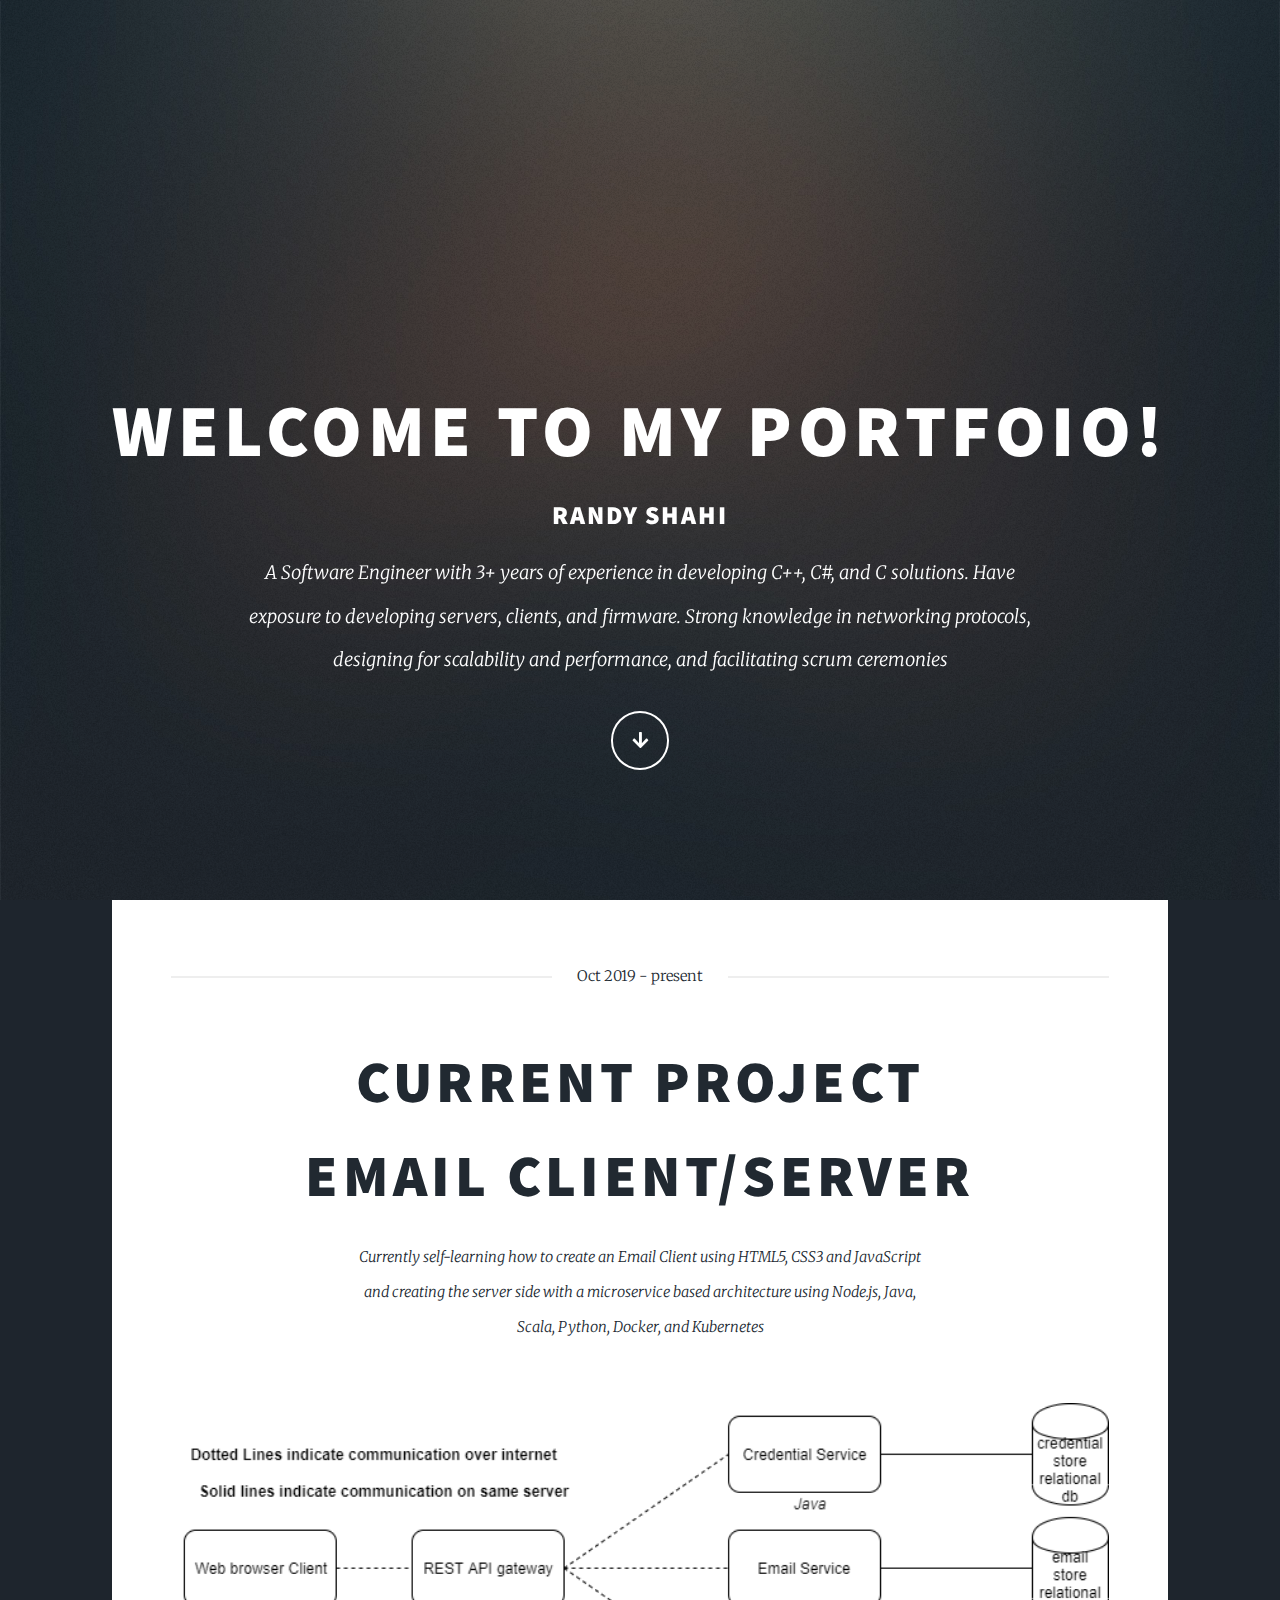
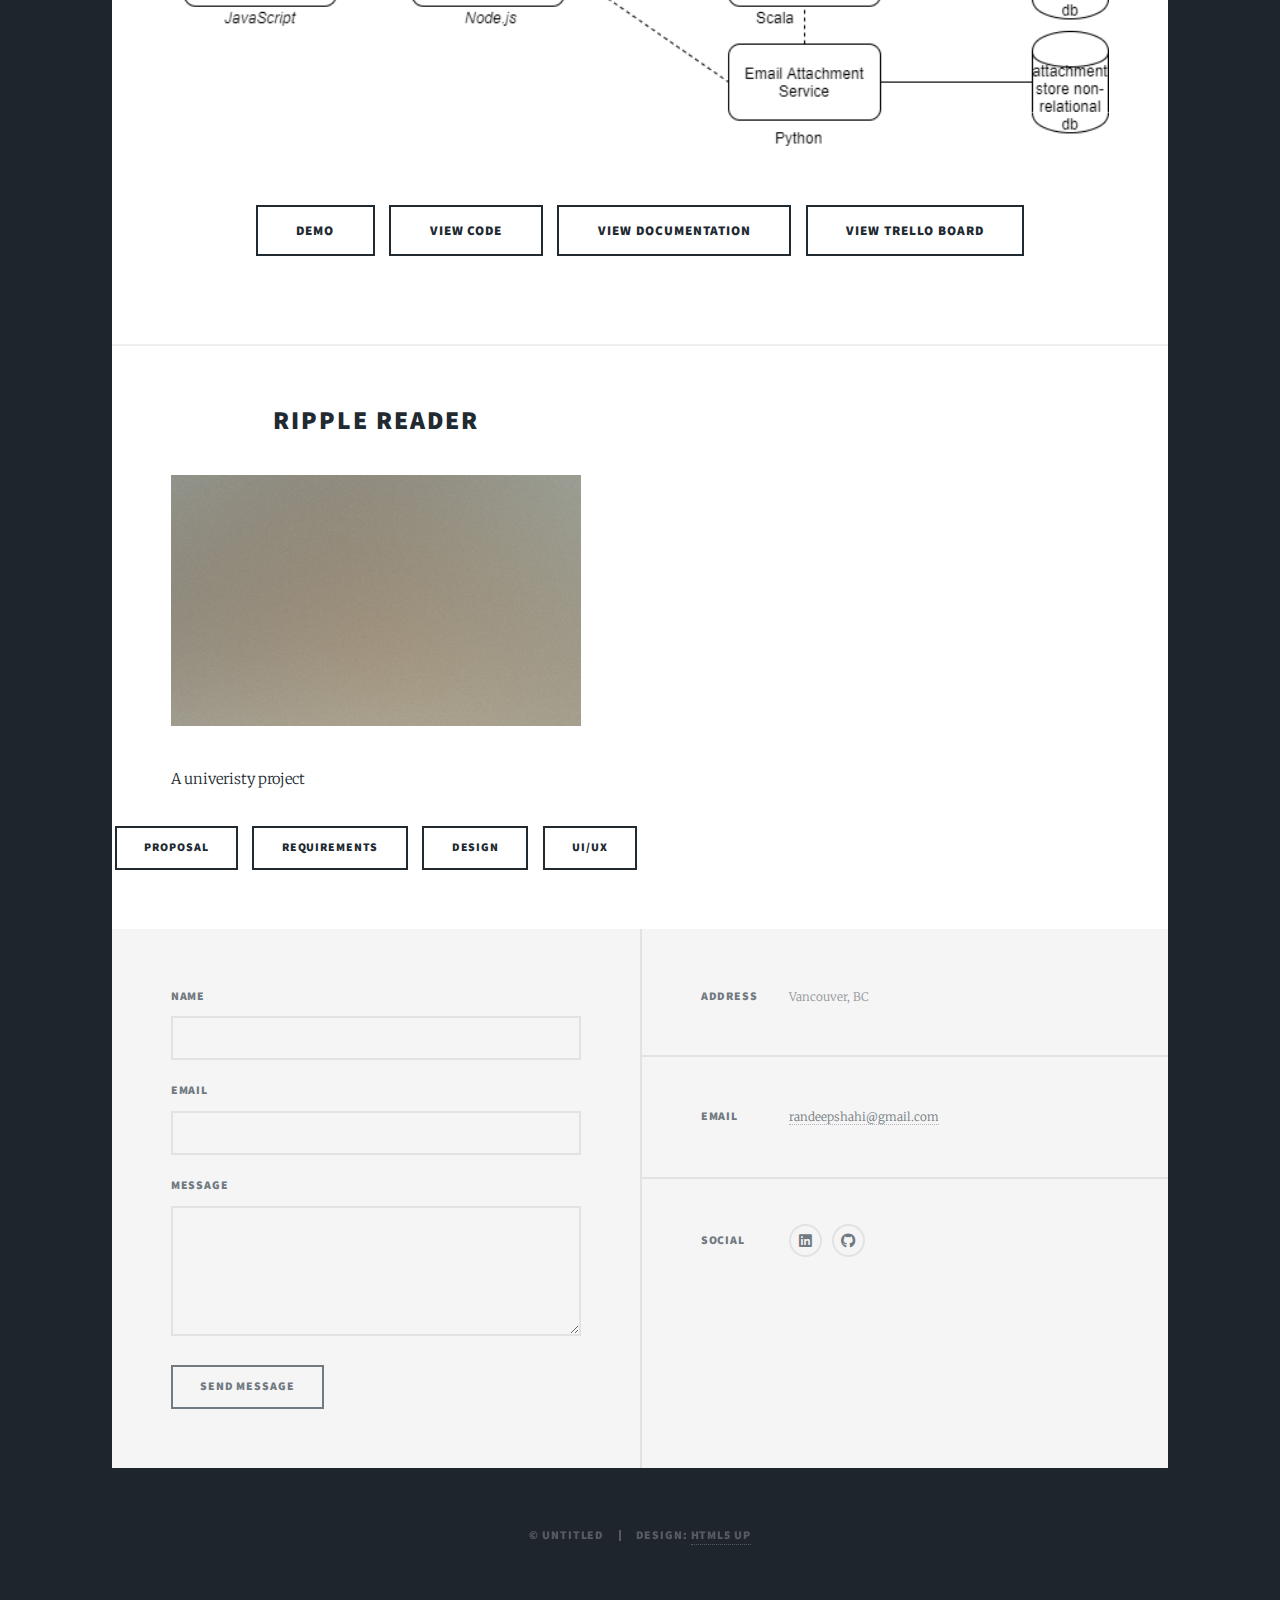
==== commit 584f0350: "minor changes/fixed a broken element" ====
--- a/index.html
+++ b/index.html
@@ -19,7 +19,8 @@
 
 				<!-- Intro -->
 					<div id="intro">
-						<h1>Randy Shahi	</h1>
+						<h1>Welcome to my Portfoio!</h1>
+						<h2>Randy Shahi</h2>
 						<p>A Software Engineer with 3+ years of experience in developing C++, C#, and C solutions. Have <br>
 							exposure to developing servers, clients, and firmware. Strong knowledge in networking protocols, <br>
 							designing for scalability and performance, and facilitating scrum ceremonies</p>
@@ -30,7 +31,7 @@
 
 				<!-- Header -->
 					<header id="header">
-						<a href="index.html" class="logo"></a>My Portfolio</a>
+						<a href="index.html" class="logo">My Portfolio</a>
 					</header>
 
 
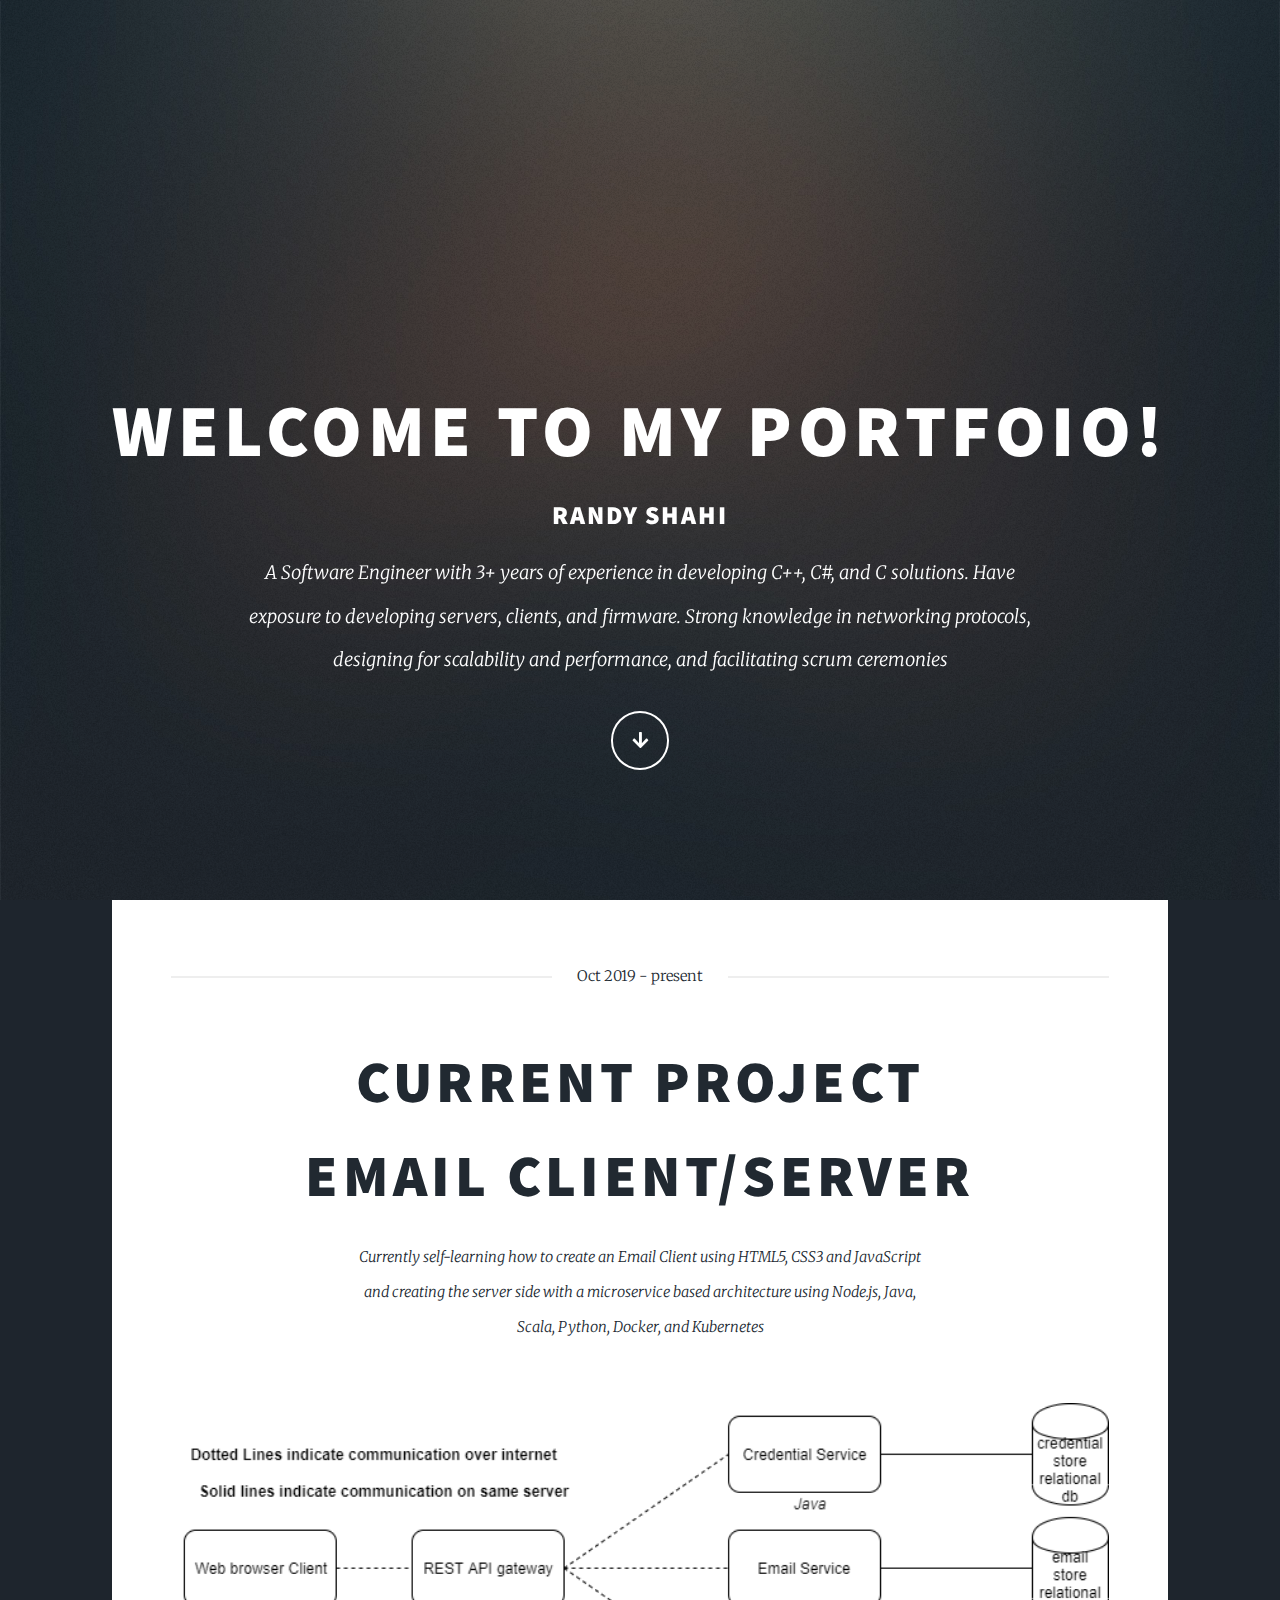
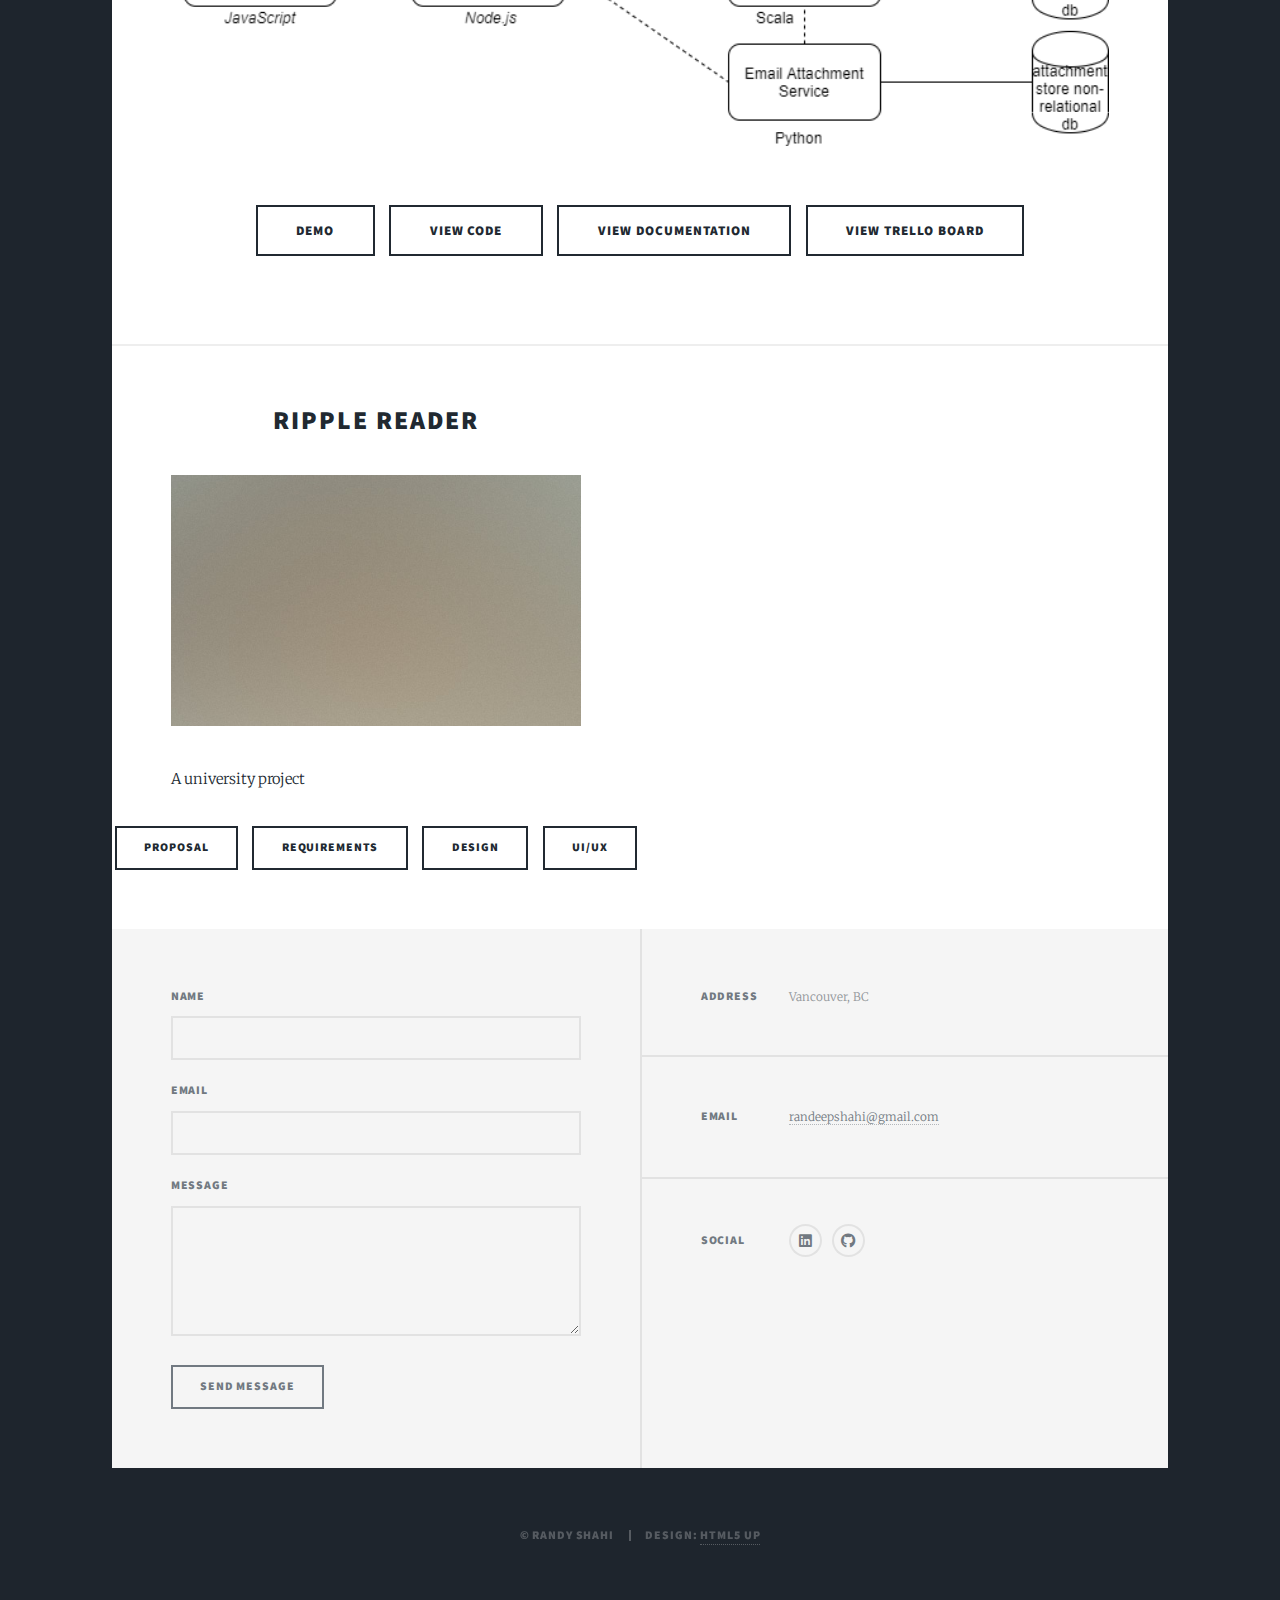
==== commit 279d2de1: "fixed some typos" ====
--- a/index.html
+++ b/index.html
@@ -6,7 +6,7 @@
 -->
 <html>
 	<head>
-		<title>Massively by HTML5 UP</title>
+		<title>Randy Shahi</title>
 		<meta charset="utf-8" />
 		<meta name="viewport" content="width=device-width, initial-scale=1, user-scalable=no" />
 		<link rel="stylesheet" href="assets/css/main.css" />
@@ -64,7 +64,7 @@
 										<h2>Ripple Reader</h2>
 									</header>
 									<a href="#" class="image fit"><img src="images/pic02.jpg" alt="" /></a>
-									<p>A univeristy project</p>
+									<p>A university project</p>
 									<ul class="actions special">
 										<li><a href="https://drive.google.com/open?id=1gua2nletOv2OOwr88_sRWSojSDQuaNU8" class="button">Proposal</a></li>
 										<li><a href="#" class="button">Requirements</a></li>
@@ -120,7 +120,7 @@
 
 				<!-- Copyright -->
 					<div id="copyright">
-						<ul><li>&copy; Untitled</li><li>Design: <a href="https://html5up.net">HTML5 UP</a></li></ul>
+						<ul><li>&copy; Randy Shahi</li><li>Design: <a href="https://html5up.net">HTML5 UP</a></li></ul>
 					</div>
 
 			</div>
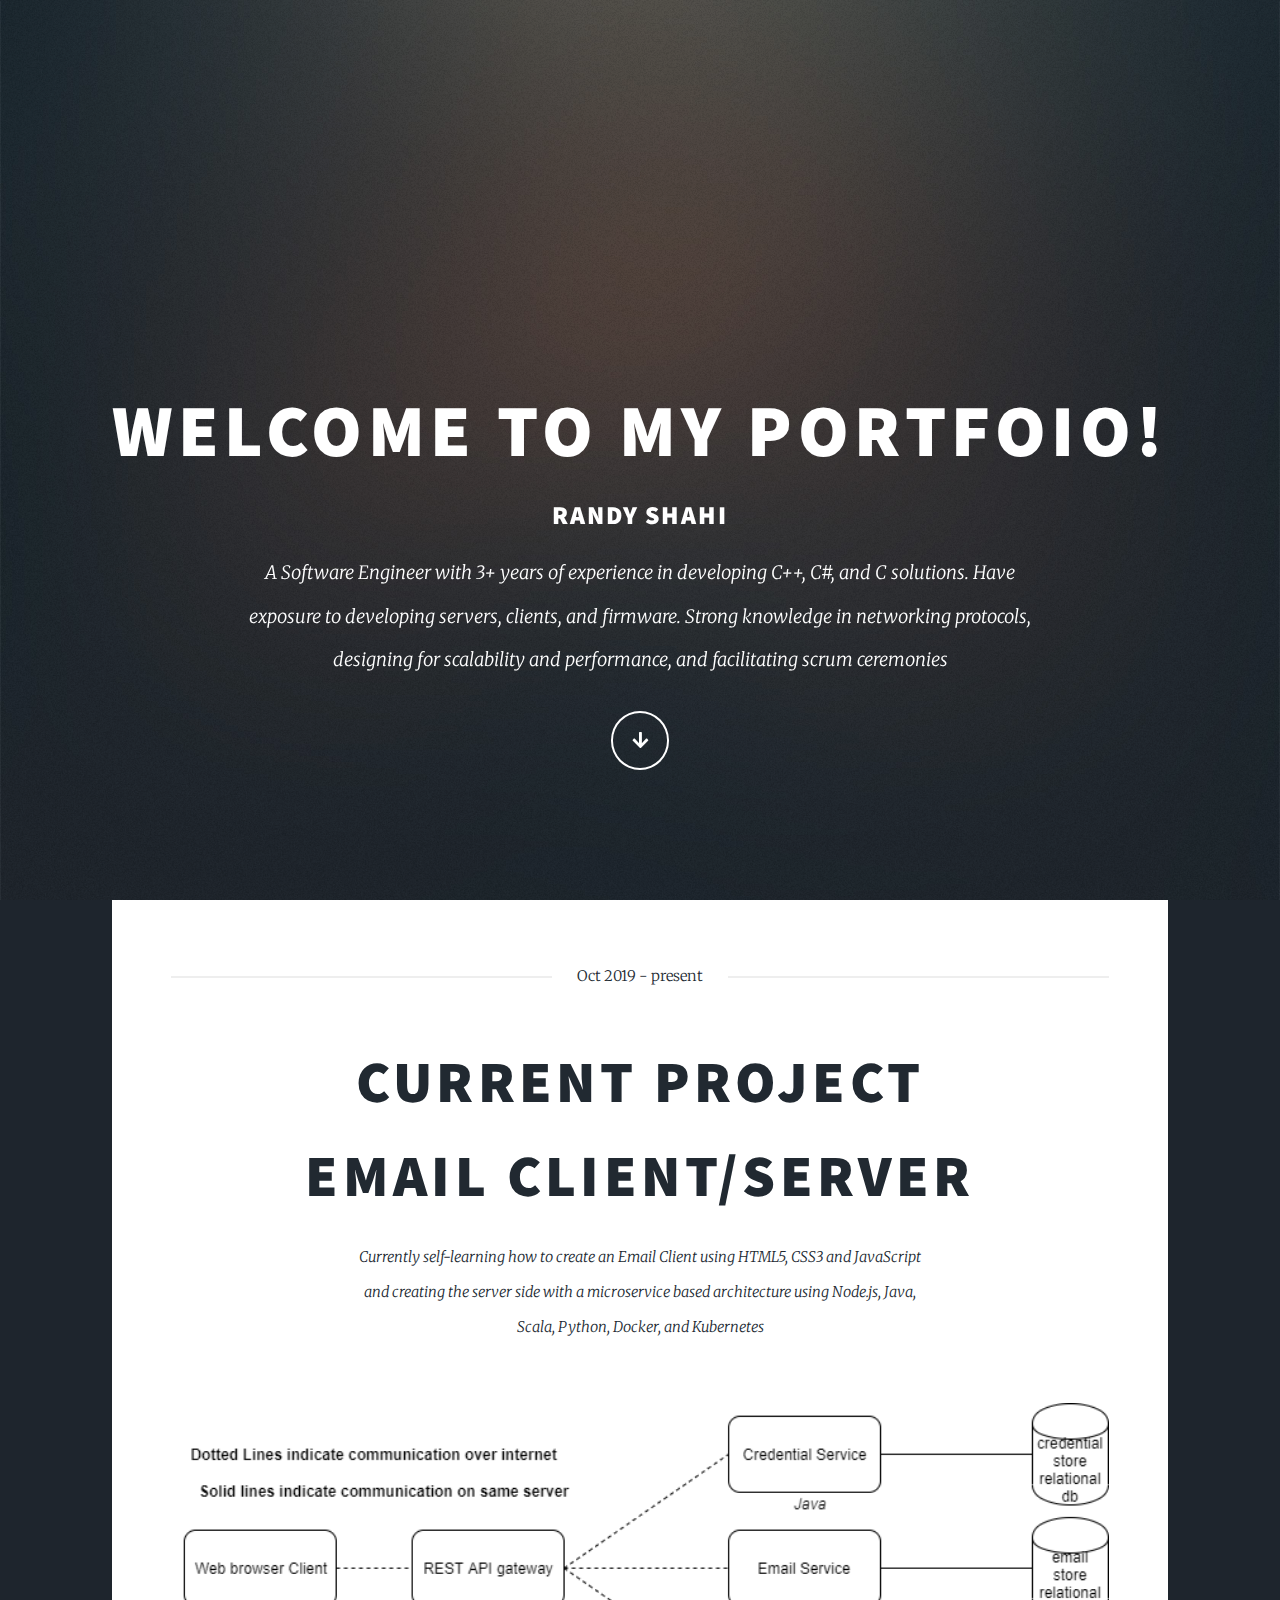
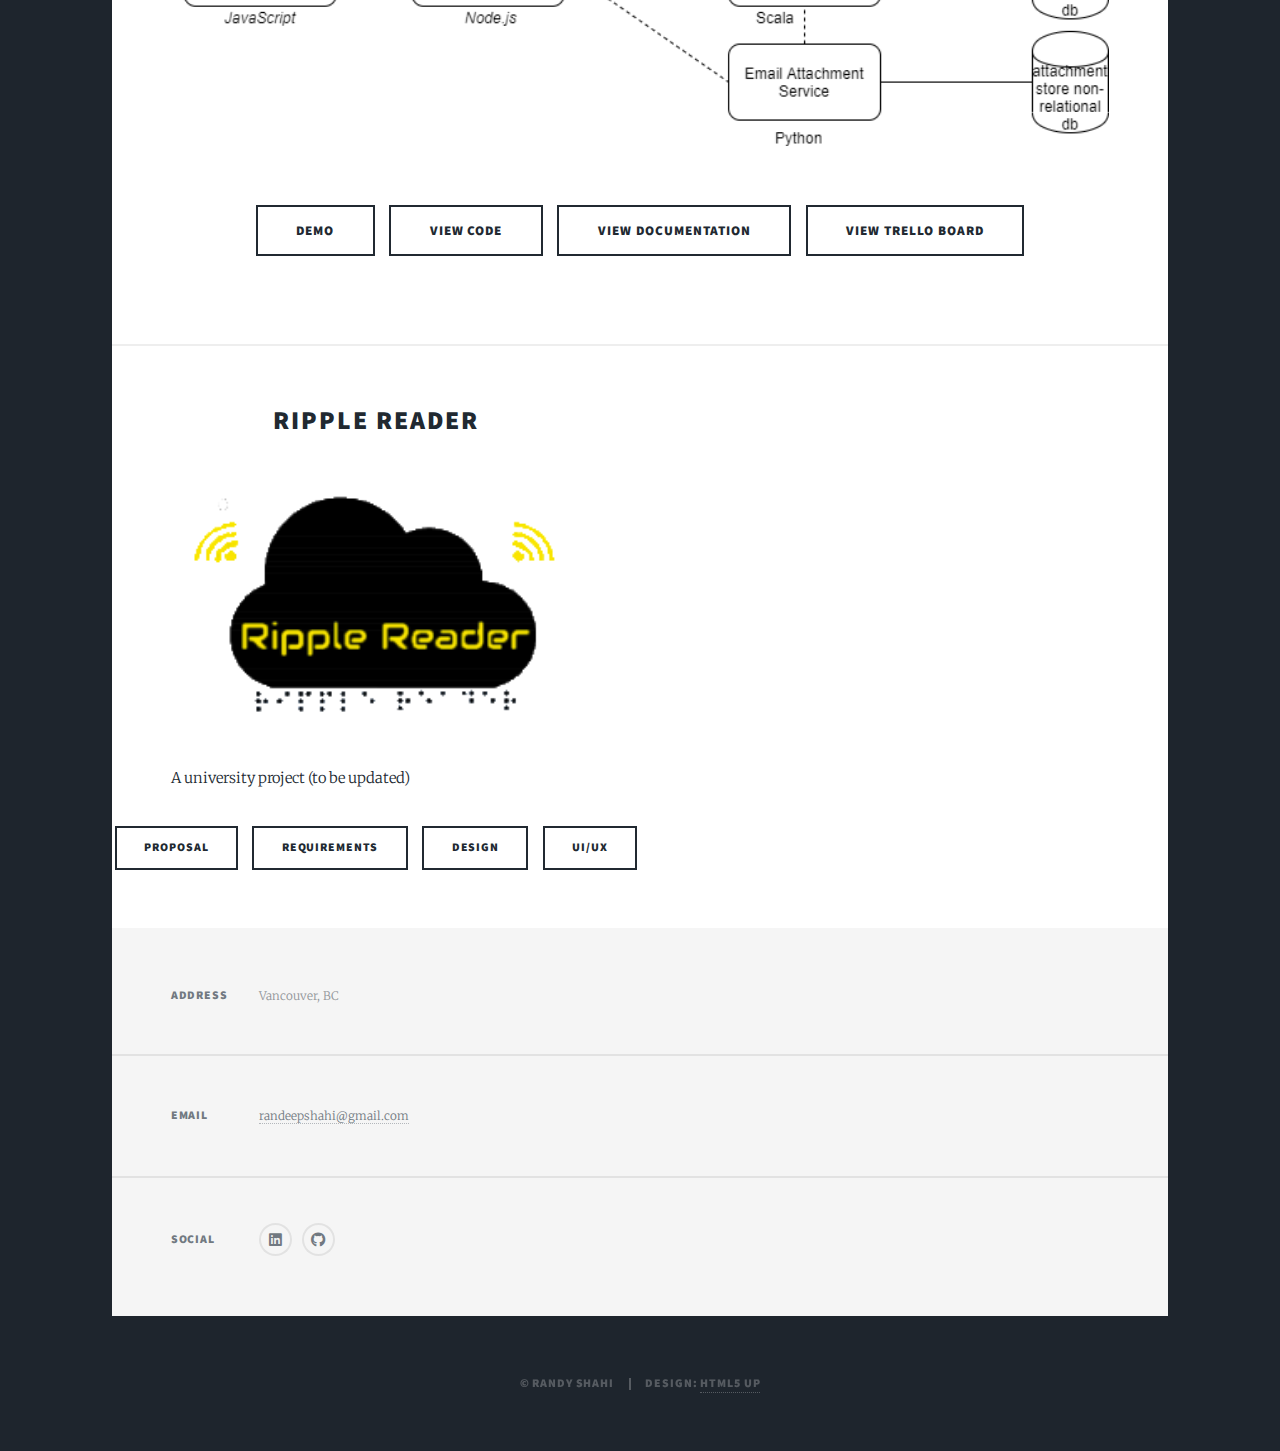
==== commit f4baac37: "added stub page for email client/server demo" ====
--- a/index.html
+++ b/index.html
@@ -50,7 +50,7 @@
 								</header>
 								<a href="#" class="image main"><img src="images/mvp_system_architecture_email.png" alt="" /></a>
 								<ul class="actions special">
-									<li><a href="#" class="button large">Demo</a></li>
+									<li><a href="emailClientServerDemo.html" class="button large">Demo</a></li>
 									<li><a href="https://github.com/randyshahi/emailProject" class="button large">View Code</a></li>
 									<li><a href="https://drive.google.com/drive/folders/1vkoUFdImWiinEHJpzcxHH55UFv-3d1fP?usp=sharing" class="button large">View Documentation</a></li>
 									<li><a href="https://trello.com/invite/b/L4MwMPTo/fb3978186e1c5c02a39d6639668b410f/email-side-project" class="button large">View Trello board</a></li>
@@ -63,8 +63,8 @@
 									<header>
 										<h2>Ripple Reader</h2>
 									</header>
-									<a href="#" class="image fit"><img src="images/pic02.jpg" alt="" /></a>
-									<p>A university project</p>
+									<a href="#" class="image fit"><img src="images/rippleReaderLogo.png" alt="" /></a>
+									<p>A university project (to be updated)</p>
 									<ul class="actions special">
 										<li><a href="https://drive.google.com/open?id=1gua2nletOv2OOwr88_sRWSojSDQuaNU8" class="button">Proposal</a></li>
 										<li><a href="#" class="button">Requirements</a></li>
@@ -78,27 +78,6 @@
 
 				<!-- Footer -->
 					<footer id="footer">
-						<section>
-							<form method="post" action="#">
-								<div class="fields">
-									<div class="field">
-										<label for="name">Name</label>
-										<input type="text" name="name" id="name" />
-									</div>
-									<div class="field">
-										<label for="email">Email</label>
-										<input type="text" name="email" id="email" />
-									</div>
-									<div class="field">
-										<label for="message">Message</label>
-										<textarea name="message" id="message" rows="3"></textarea>
-									</div>
-								</div>
-								<ul class="actions">
-									<li><input type="submit" value="Send Message" /></li>
-								</ul>
-							</form>
-						</section>
 						<section class="split contact">
 							<section class="alt">
 								<h3>Address</h3>
